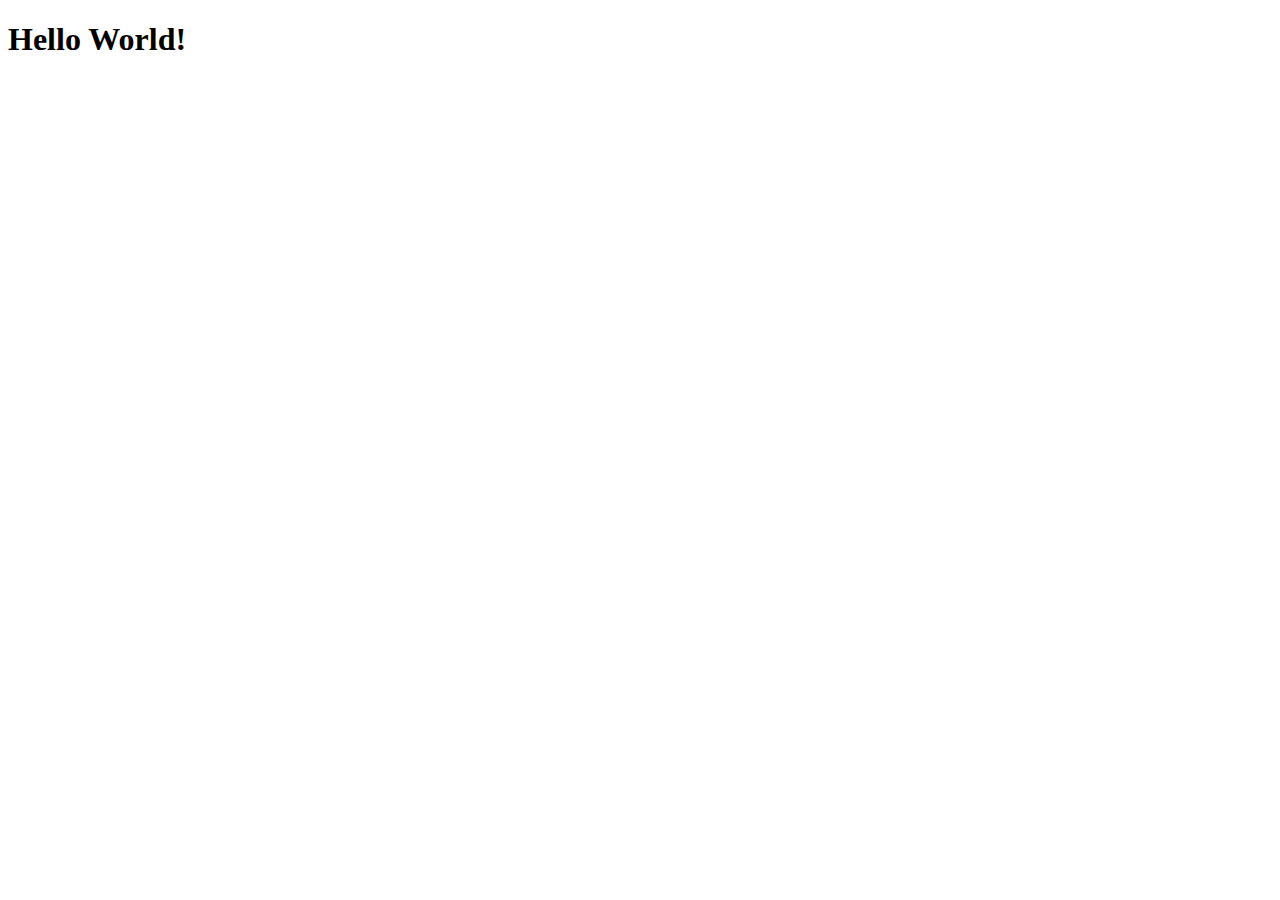
==== index.html @ e92dfa1d "Eric: Added index file" ====
<!DOCTYPE html>
<html lang="en">
  <head>
    <meta charset="utf-8">
    <meta name="viewport" content="width=device-width, initial-scale=1">

    <title>Pesongco-Flores Optical Clinic</title>
    <meta name="description" content="A simple HTML5 Template for new projects.">
    <meta name="author" content="SitePoint">
  </head>
  <body>
    <h1>Hello World!</h1>
  </body>
</html>
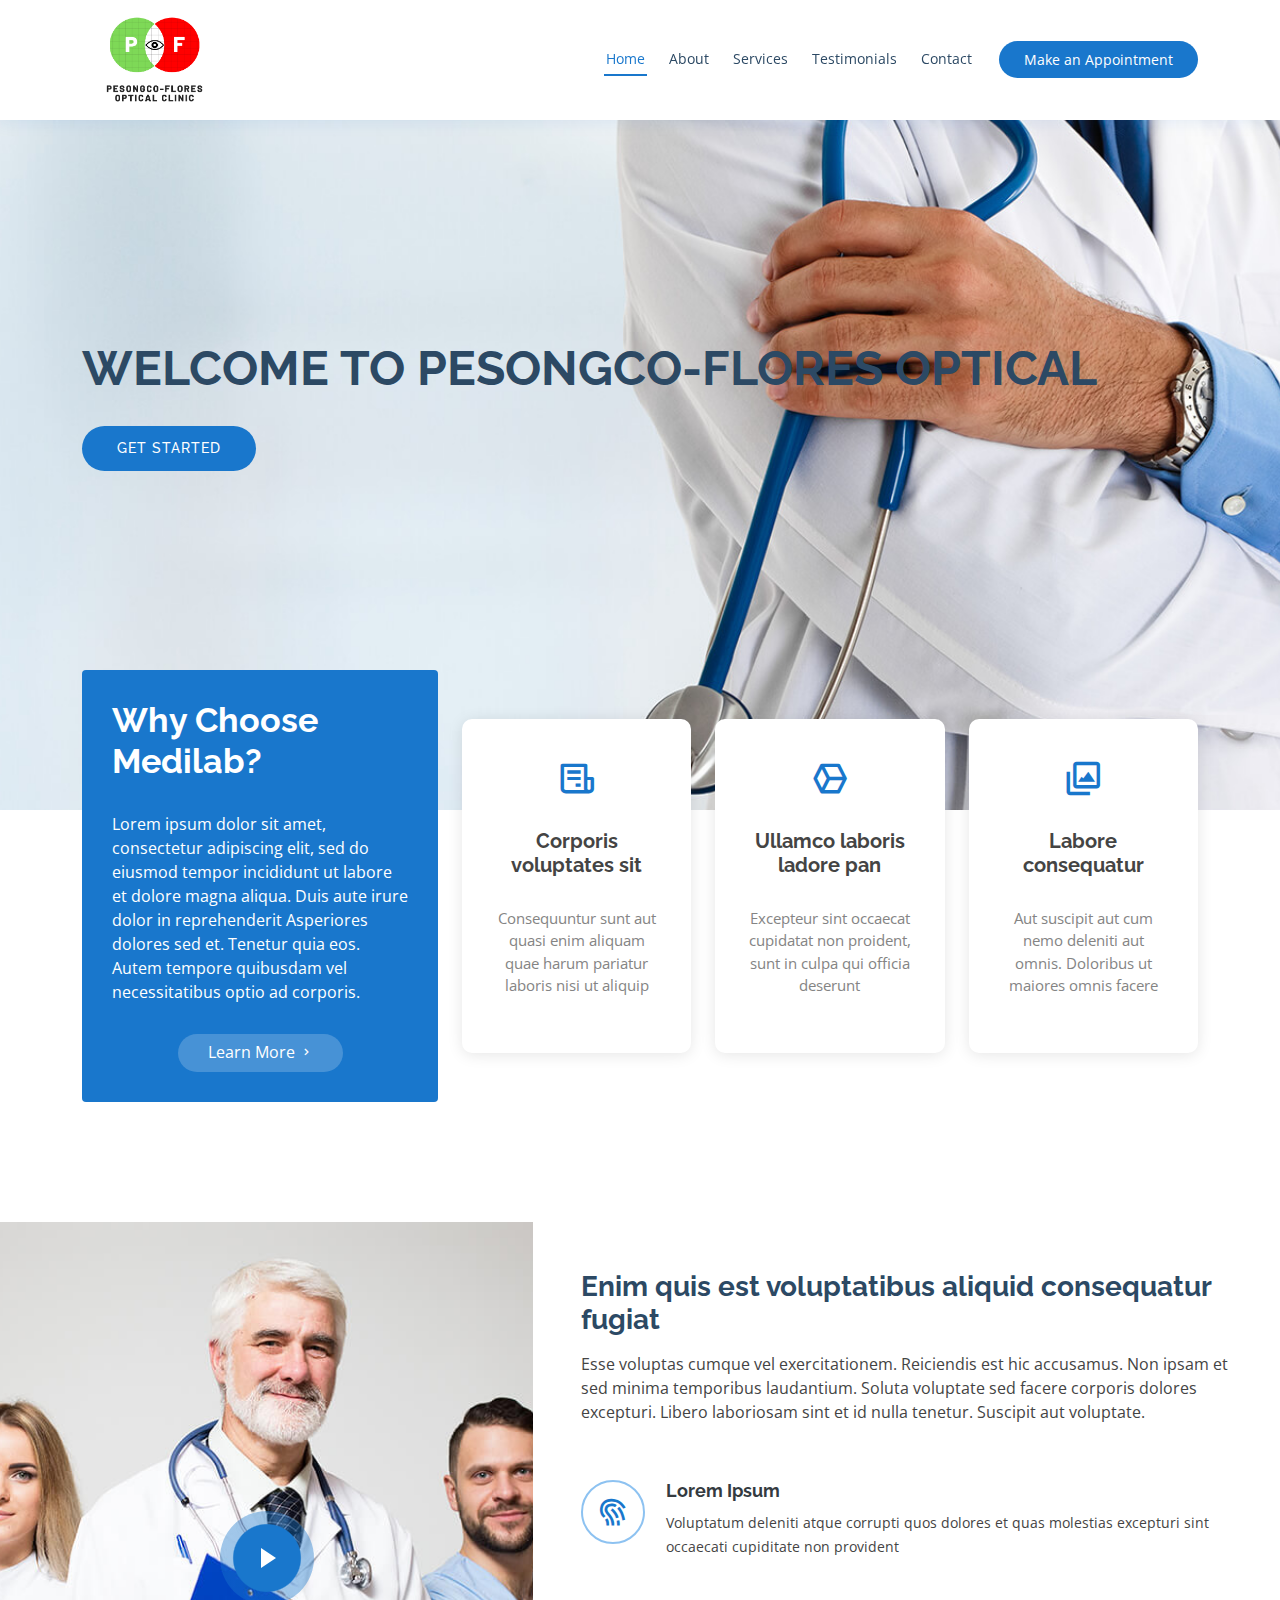
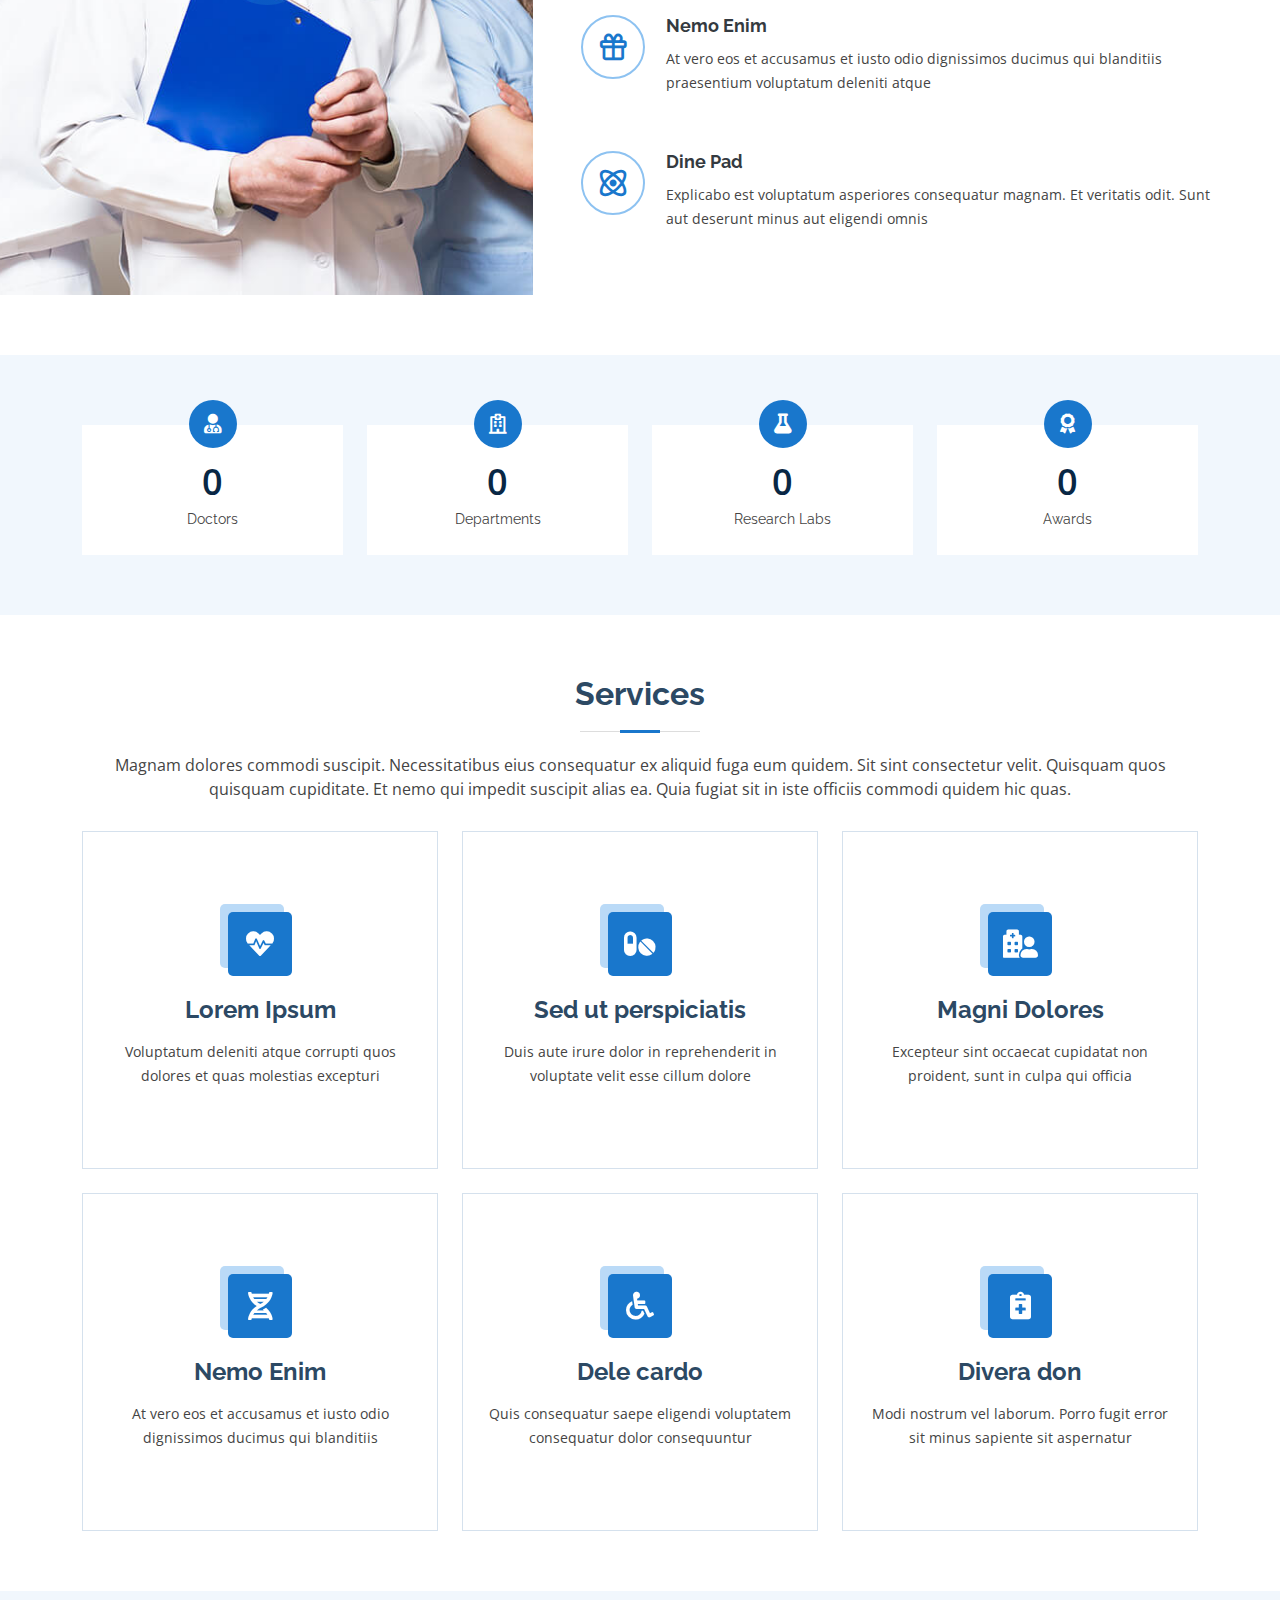
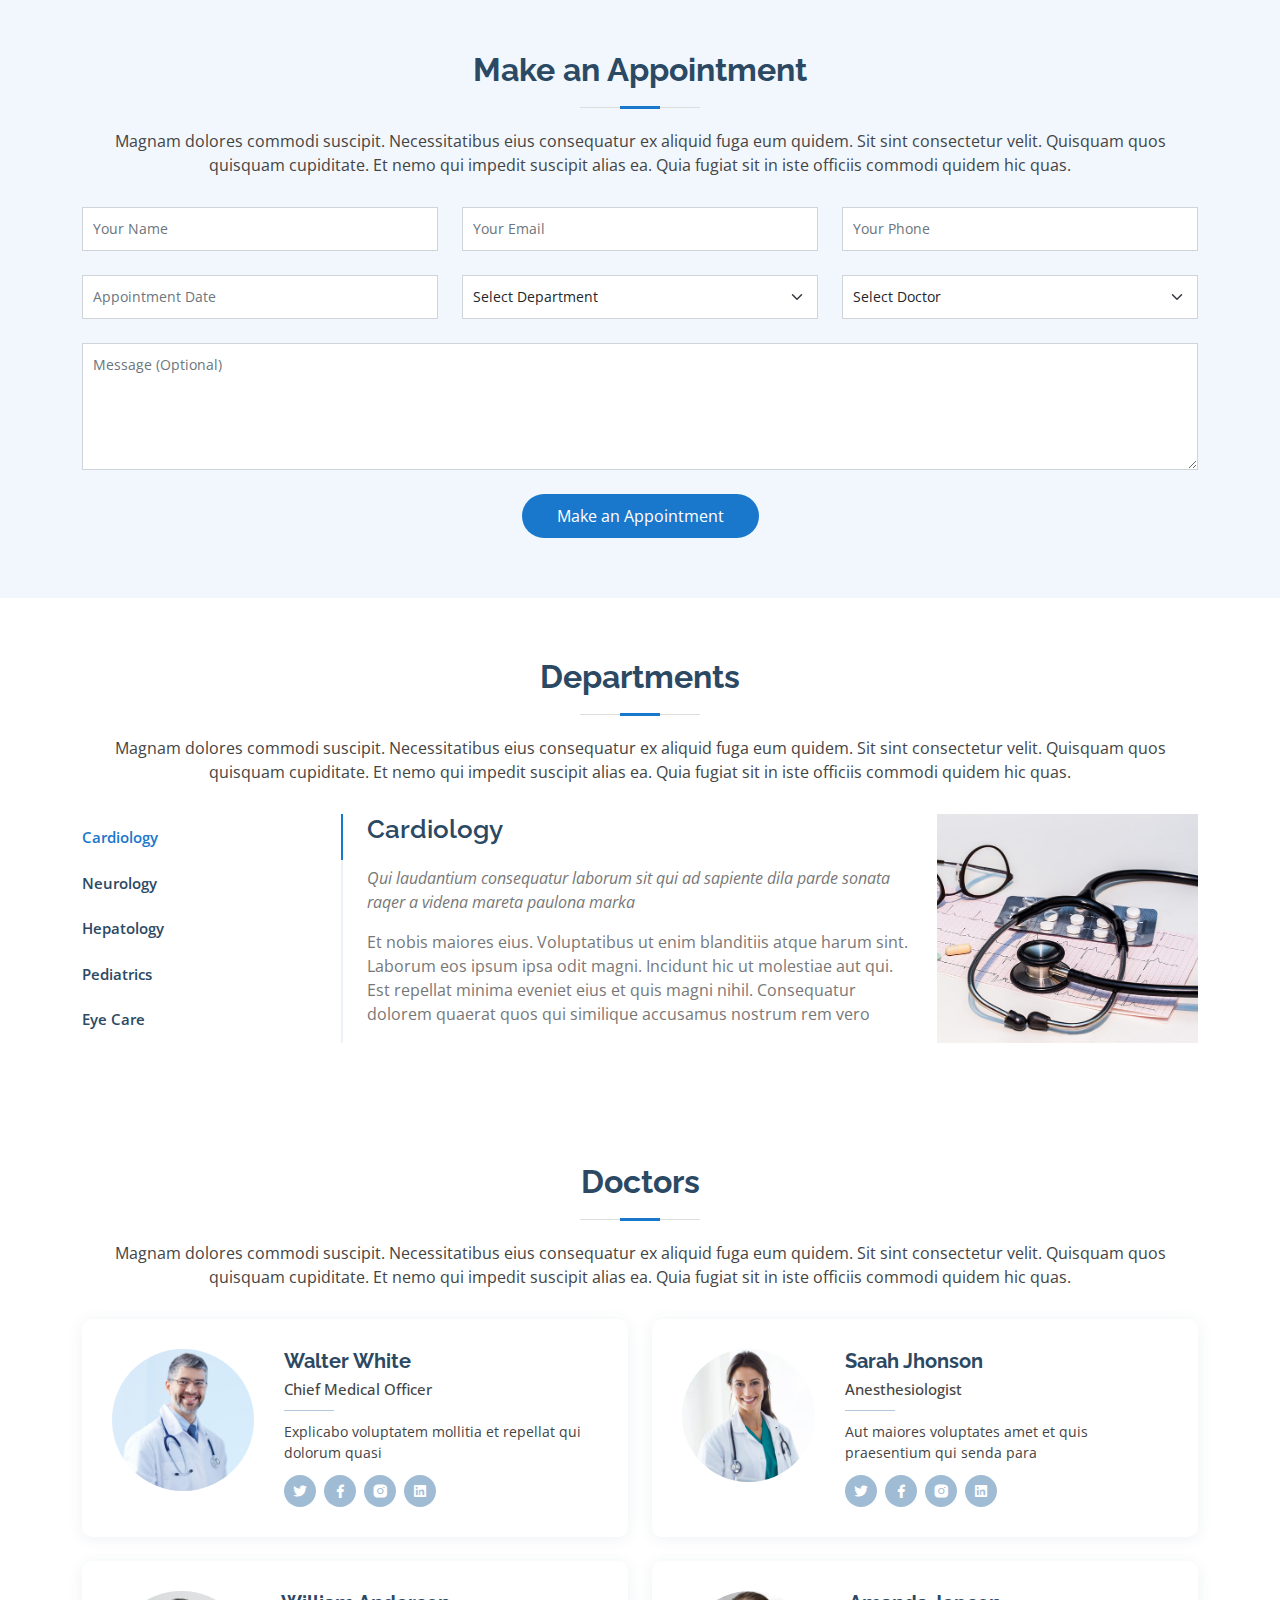
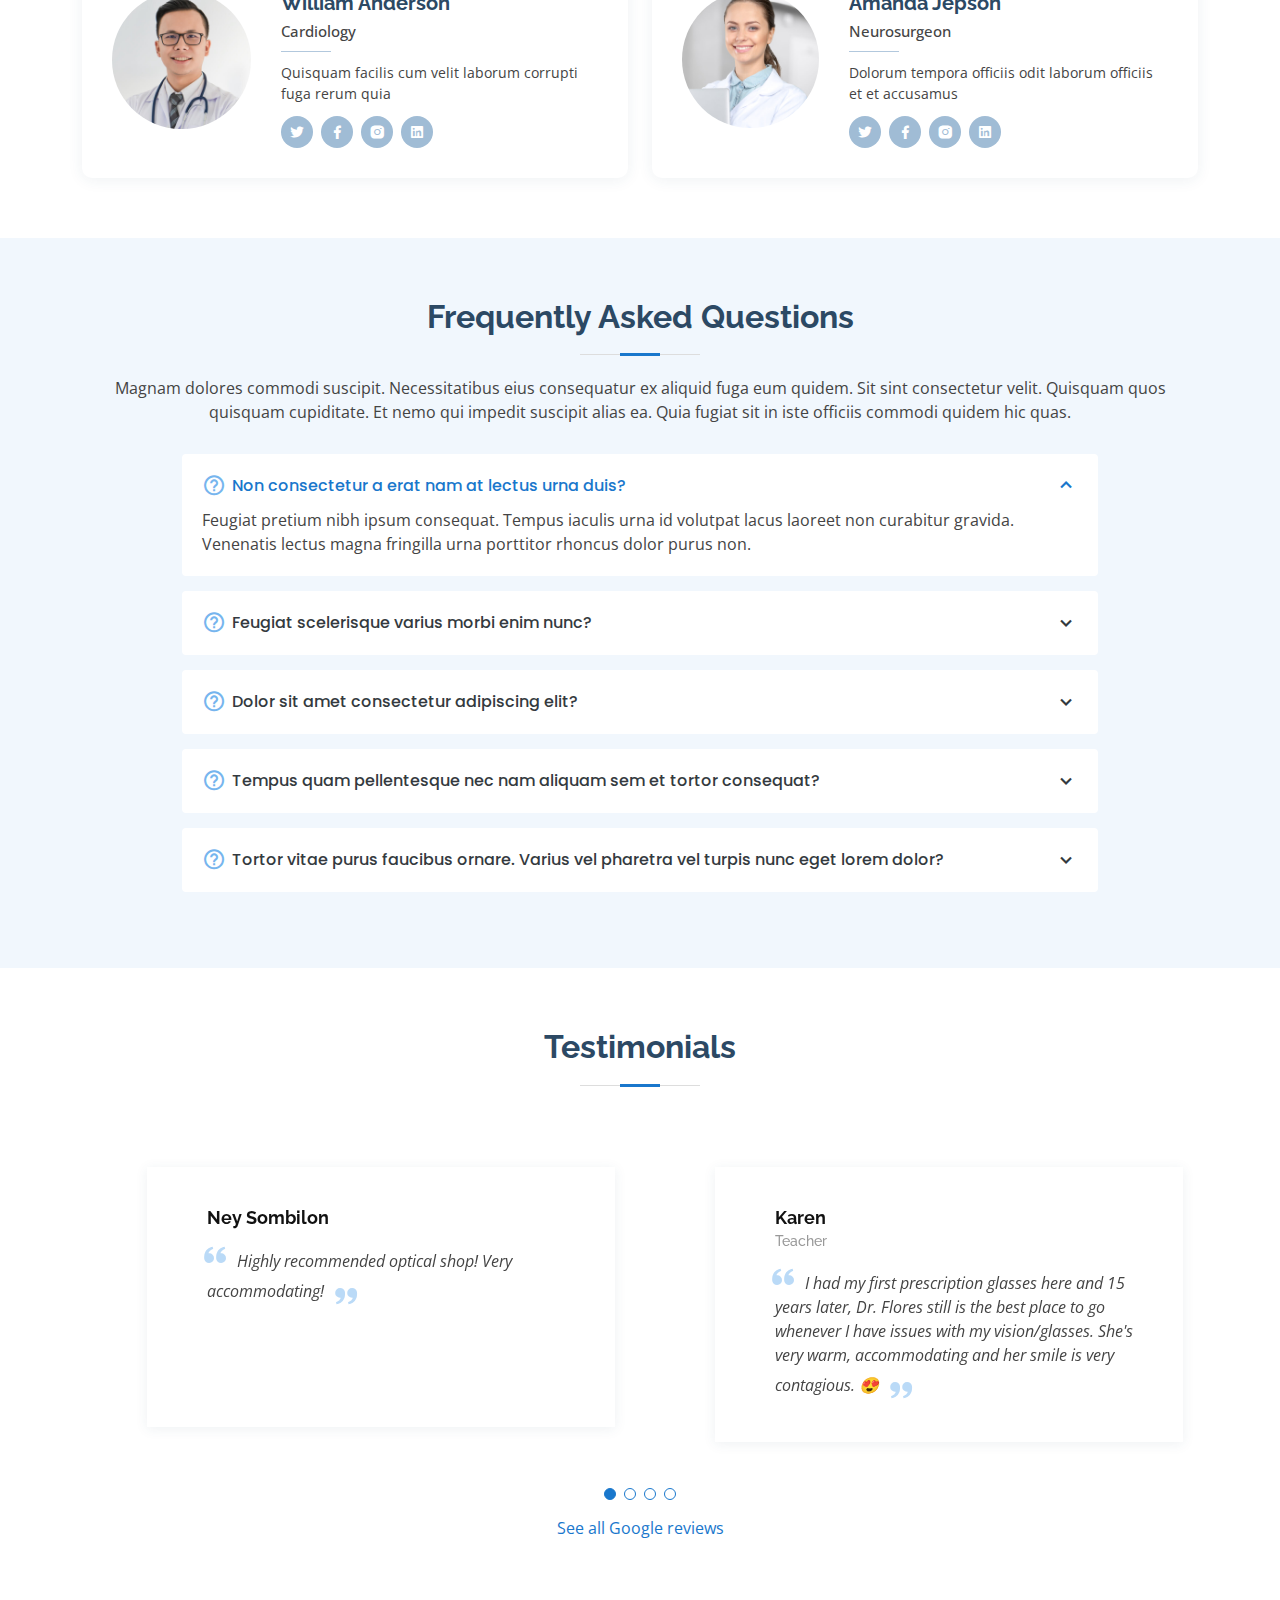
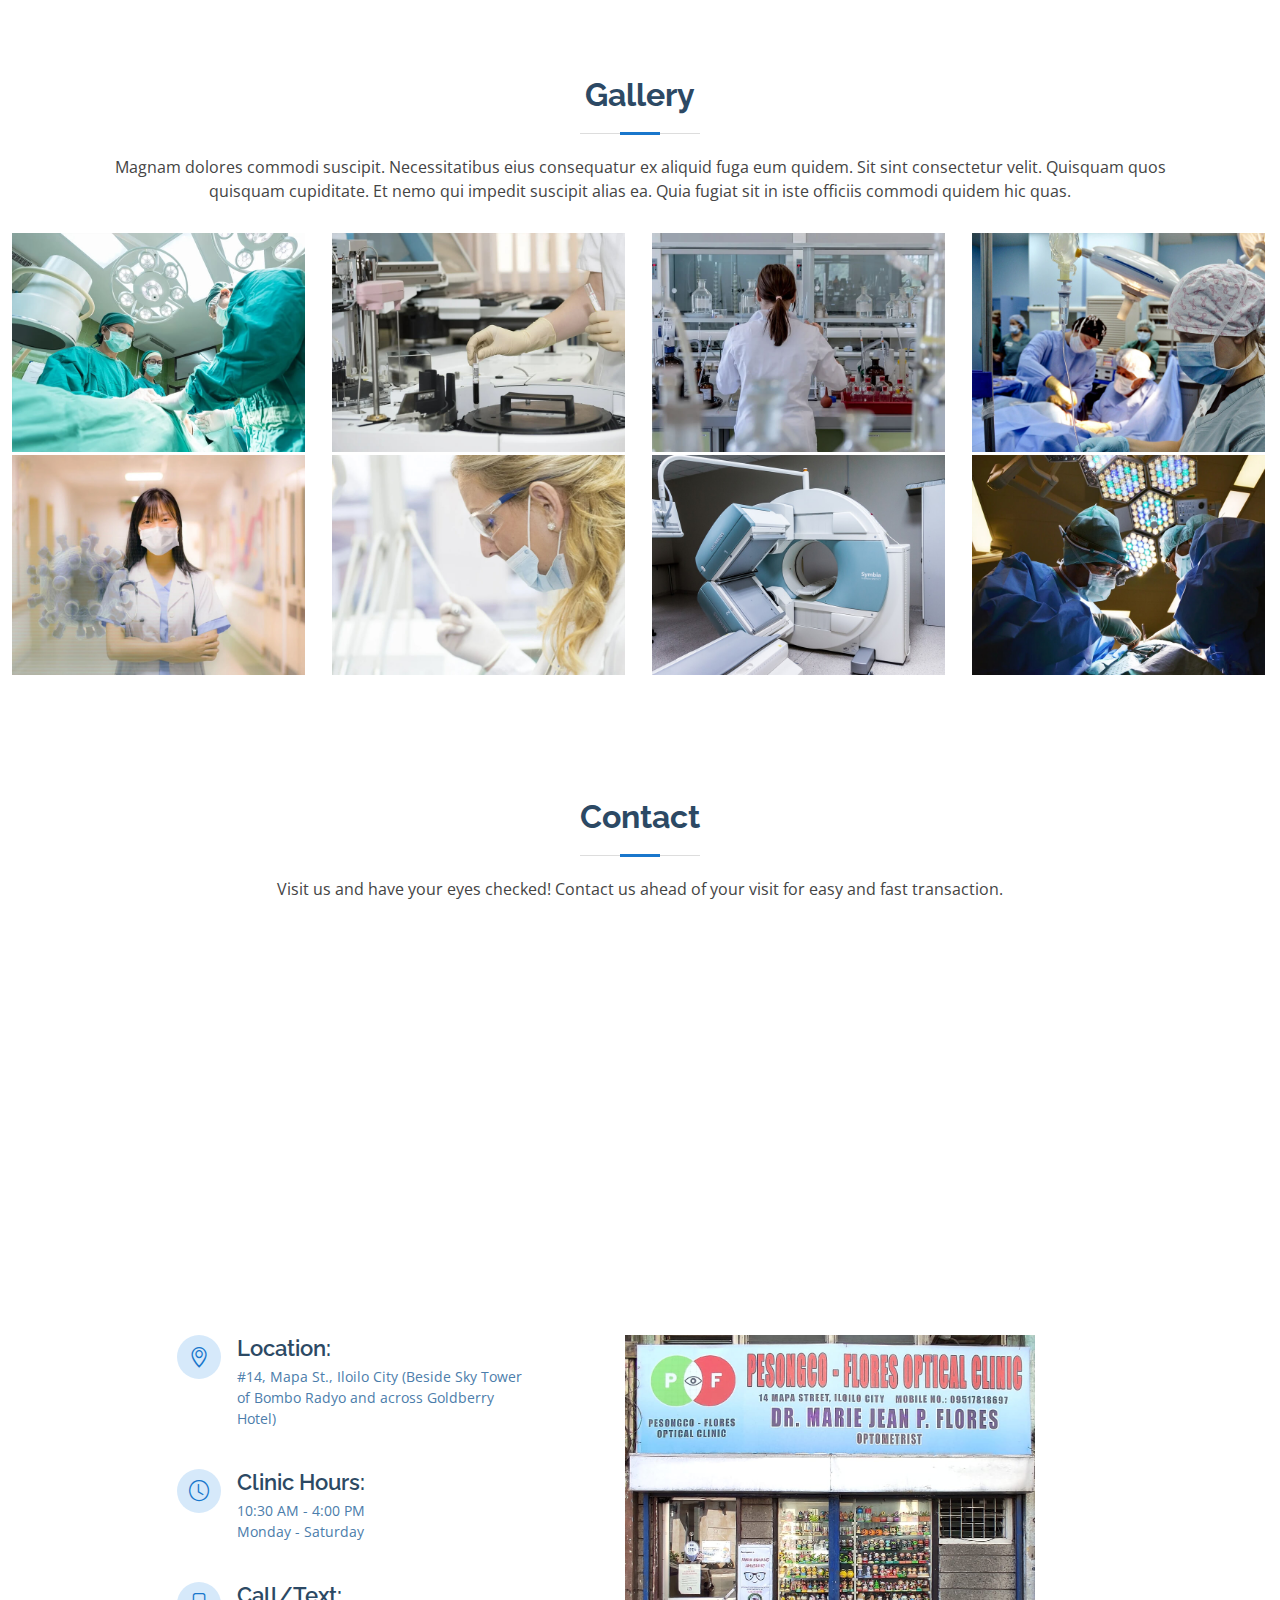
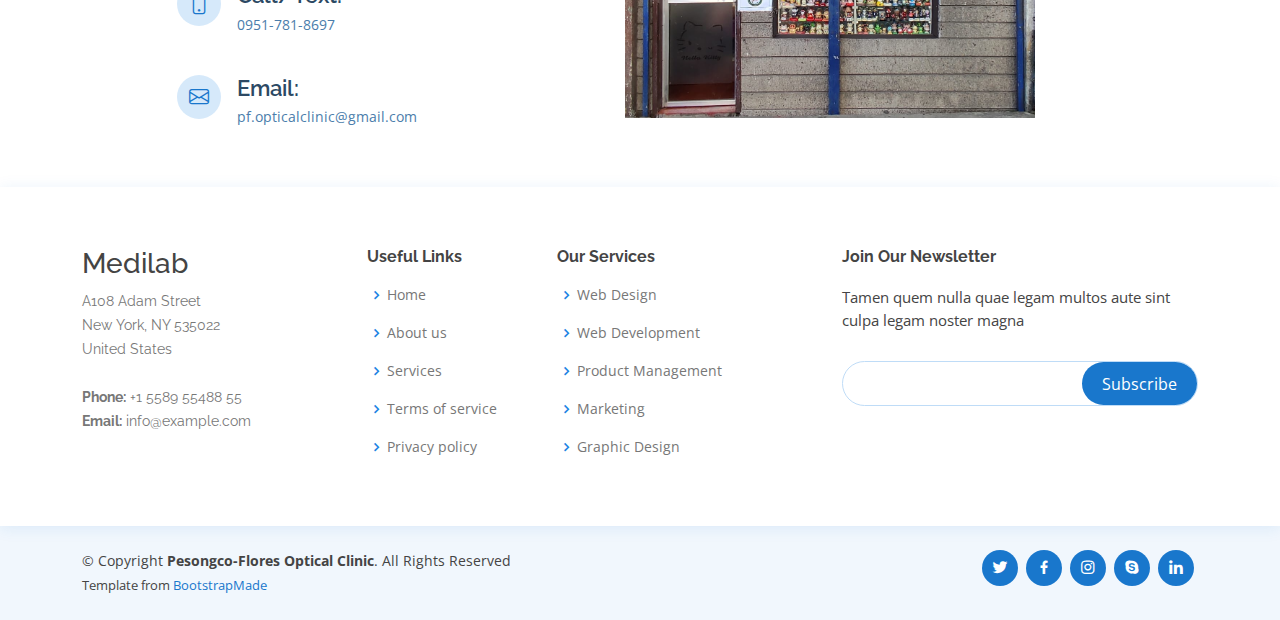
==== commit e1459da9: "Eric: Added initial template and modifications. Integrated Messenger Chat and Google Maps" ====
--- a/index.html
+++ b/index.html
@@ -1,14 +1,948 @@
 <!DOCTYPE html>
 <html lang="en">
-  <head>
-    <meta charset="utf-8">
-    <meta name="viewport" content="width=device-width, initial-scale=1">
-
-    <title>Pesongco-Flores Optical Clinic</title>
-    <meta name="description" content="A simple HTML5 Template for new projects.">
-    <meta name="author" content="SitePoint">
-  </head>
-  <body>
-    <h1>Hello World!</h1>
-  </body>
+
+<head>
+  <meta charset="utf-8">
+  <meta content="width=device-width, initial-scale=1.0" name="viewport">
+
+  <title>Pesongco-Flores Optical Clinic</title>
+  <meta content="" name="description">
+  <meta content="Optical, Optical Clinic, Optometrist" name="keywords">
+
+  <!-- Favicons -->
+  <link rel="icon" type="image/png" sizes="32x32" href="assets/img/favicon-32x32.png">
+  <link rel="icon" type="image/png" sizes="16x16" href="assets/img/favicon-16x16.png">
+  <link href="assets/img/pesongco-flores-touch-icon.png.png" rel="apple-touch-icon">
+
+  <!-- Google Fonts -->
+  <link href="https://fonts.googleapis.com/css?family=Open+Sans:300,300i,400,400i,600,600i,700,700i|Raleway:300,300i,400,400i,500,500i,600,600i,700,700i|Poppins:300,300i,400,400i,500,500i,600,600i,700,700i" rel="stylesheet">
+
+  <!-- Vendor CSS Files -->
+  <link href="assets/vendor/animate.css/animate.min.css" rel="stylesheet">
+  <link href="assets/vendor/bootstrap/css/bootstrap.min.css" rel="stylesheet">
+  <link href="assets/vendor/bootstrap-icons/bootstrap-icons.css" rel="stylesheet">
+  <link href="assets/vendor/boxicons/css/boxicons.min.css" rel="stylesheet">
+  <link href="assets/vendor/fontawesome-free/css/all.min.css" rel="stylesheet">
+  <link href="assets/vendor/glightbox/css/glightbox.min.css" rel="stylesheet">
+  <link href="assets/vendor/remixicon/remixicon.css" rel="stylesheet">
+  <link href="assets/vendor/swiper/swiper-bundle.min.css" rel="stylesheet">
+
+  <!-- Template Main CSS File -->
+  <link href="assets/css/style.css" rel="stylesheet">
+
+  <!-- =======================================================
+  * Template Name: Medilab - v4.3.0
+  * Template URL: https://bootstrapmade.com/medilab-free-medical-bootstrap-theme/
+  * Author: BootstrapMade.com
+  * License: https://bootstrapmade.com/license/
+  ======================================================== -->
+</head>
+
+<body>
+  <!-- ======= Header ======= -->
+  <header id="header" class="fixed-top">
+    <div class="container d-flex align-items-center">
+
+      <!-- <h1 class="logo me-auto"><a href="index.html">Medilab</a></h1> -->
+
+
+
+      <!-- Uncomment below if you prefer to use an image logo -->
+      <a href="/" class="logo me-auto"><img src="assets/img/Pesongco-Flores-Full-Logo.png" alt="Pesongco Flores Full Logo" class="img-fluid"></a>
+
+      <nav id="navbar" class="navbar order-last order-lg-0">
+        <ul>
+          <li><a class="nav-link scrollto active" href="#hero">Home</a></li>
+          <li><a class="nav-link scrollto" href="#about">About</a></li>
+          <li><a class="nav-link scrollto" href="#services">Services</a></li>
+          <li><a class="nav-link scrollto" href="#testimonials">Testimonials</a></li>
+          <!-- <li><a class="nav-link scrollto" href="#departments">Departments</a></li>
+          <li><a class="nav-link scrollto" href="#doctors">Doctors</a></li>
+          <li class="dropdown"><a href="#"><span>Drop Down</span> <i class="bi bi-chevron-down"></i></a>
+            <ul>
+              <li><a href="#">Drop Down 1</a></li>
+              <li class="dropdown"><a href="#"><span>Deep Drop Down</span> <i class="bi bi-chevron-right"></i></a>
+                <ul>
+                  <li><a href="#">Deep Drop Down 1</a></li>
+                  <li><a href="#">Deep Drop Down 2</a></li>
+                  <li><a href="#">Deep Drop Down 3</a></li>
+                  <li><a href="#">Deep Drop Down 4</a></li>
+                  <li><a href="#">Deep Drop Down 5</a></li>
+                </ul>
+              </li>
+              <li><a href="#">Drop Down 2</a></li>
+              <li><a href="#">Drop Down 3</a></li>
+              <li><a href="#">Drop Down 4</a></li>
+            </ul>
+          </li> -->
+          <li><a class="nav-link scrollto" href="#contact">Contact</a></li>
+        </ul>
+        <i class="bi bi-list mobile-nav-toggle"></i>
+      </nav><!-- .navbar -->
+
+      <a href="#appointment" class="appointment-btn scrollto"><span class="d-none d-md-inline">Make an</span> Appointment</a>
+
+    </div>
+  </header><!-- End Header -->
+
+  <!-- ======= Hero Section ======= -->
+  <section id="hero" class="d-flex align-items-center">
+    <div class="container">
+      <h1>Welcome to Pesongco-Flores Optical</h1>
+      <a href="#about" class="btn-get-started scrollto">Get Started</a>
+    </div>
+  </section><!-- End Hero -->
+
+  <main id="main">
+
+    <!-- ======= Why Us Section ======= -->
+    <section id="why-us" class="why-us">
+      <div class="container">
+
+        <div class="row">
+          <div class="col-lg-4 d-flex align-items-stretch">
+            <div class="content">
+              <h3>Why Choose Medilab?</h3>
+              <p>
+                Lorem ipsum dolor sit amet, consectetur adipiscing elit, sed do eiusmod tempor incididunt ut labore et dolore magna aliqua. Duis aute irure dolor in reprehenderit
+                Asperiores dolores sed et. Tenetur quia eos. Autem tempore quibusdam vel necessitatibus optio ad corporis.
+              </p>
+              <div class="text-center">
+                <a href="#" class="more-btn">Learn More <i class="bx bx-chevron-right"></i></a>
+              </div>
+            </div>
+          </div>
+          <div class="col-lg-8 d-flex align-items-stretch">
+            <div class="icon-boxes d-flex flex-column justify-content-center">
+              <div class="row">
+                <div class="col-xl-4 d-flex align-items-stretch">
+                  <div class="icon-box mt-4 mt-xl-0">
+                    <i class="bx bx-receipt"></i>
+                    <h4>Corporis voluptates sit</h4>
+                    <p>Consequuntur sunt aut quasi enim aliquam quae harum pariatur laboris nisi ut aliquip</p>
+                  </div>
+                </div>
+                <div class="col-xl-4 d-flex align-items-stretch">
+                  <div class="icon-box mt-4 mt-xl-0">
+                    <i class="bx bx-cube-alt"></i>
+                    <h4>Ullamco laboris ladore pan</h4>
+                    <p>Excepteur sint occaecat cupidatat non proident, sunt in culpa qui officia deserunt</p>
+                  </div>
+                </div>
+                <div class="col-xl-4 d-flex align-items-stretch">
+                  <div class="icon-box mt-4 mt-xl-0">
+                    <i class="bx bx-images"></i>
+                    <h4>Labore consequatur</h4>
+                    <p>Aut suscipit aut cum nemo deleniti aut omnis. Doloribus ut maiores omnis facere</p>
+                  </div>
+                </div>
+              </div>
+            </div><!-- End .content-->
+          </div>
+        </div>
+
+      </div>
+    </section><!-- End Why Us Section -->
+
+    <!-- ======= About Section ======= -->
+    <section id="about" class="about">
+      <div class="container-fluid">
+
+        <div class="row">
+          <div class="col-xl-5 col-lg-6 video-box d-flex justify-content-center align-items-stretch position-relative">
+            <a href="https://www.youtube.com/watch?v=jDDaplaOz7Q" class="glightbox play-btn mb-4"></a>
+          </div>
+
+          <div class="col-xl-7 col-lg-6 icon-boxes d-flex flex-column align-items-stretch justify-content-center py-5 px-lg-5">
+            <h3>Enim quis est voluptatibus aliquid consequatur fugiat</h3>
+            <p>Esse voluptas cumque vel exercitationem. Reiciendis est hic accusamus. Non ipsam et sed minima temporibus laudantium. Soluta voluptate sed facere corporis dolores excepturi. Libero laboriosam sint et id nulla tenetur. Suscipit aut voluptate.</p>
+
+            <div class="icon-box">
+              <div class="icon"><i class="bx bx-fingerprint"></i></div>
+              <h4 class="title"><a href="">Lorem Ipsum</a></h4>
+              <p class="description">Voluptatum deleniti atque corrupti quos dolores et quas molestias excepturi sint occaecati cupiditate non provident</p>
+            </div>
+
+            <div class="icon-box">
+              <div class="icon"><i class="bx bx-gift"></i></div>
+              <h4 class="title"><a href="">Nemo Enim</a></h4>
+              <p class="description">At vero eos et accusamus et iusto odio dignissimos ducimus qui blanditiis praesentium voluptatum deleniti atque</p>
+            </div>
+
+            <div class="icon-box">
+              <div class="icon"><i class="bx bx-atom"></i></div>
+              <h4 class="title"><a href="">Dine Pad</a></h4>
+              <p class="description">Explicabo est voluptatum asperiores consequatur magnam. Et veritatis odit. Sunt aut deserunt minus aut eligendi omnis</p>
+            </div>
+
+          </div>
+        </div>
+
+      </div>
+    </section><!-- End About Section -->
+
+    <!-- ======= Counts Section ======= -->
+    <section id="counts" class="counts">
+      <div class="container">
+
+        <div class="row">
+
+          <div class="col-lg-3 col-md-6">
+            <div class="count-box">
+              <i class="fas fa-user-md"></i>
+              <span data-purecounter-start="0" data-purecounter-end="85" data-purecounter-duration="1" class="purecounter"></span>
+              <p>Doctors</p>
+            </div>
+          </div>
+
+          <div class="col-lg-3 col-md-6 mt-5 mt-md-0">
+            <div class="count-box">
+              <i class="far fa-hospital"></i>
+              <span data-purecounter-start="0" data-purecounter-end="18" data-purecounter-duration="1" class="purecounter"></span>
+              <p>Departments</p>
+            </div>
+          </div>
+
+          <div class="col-lg-3 col-md-6 mt-5 mt-lg-0">
+            <div class="count-box">
+              <i class="fas fa-flask"></i>
+              <span data-purecounter-start="0" data-purecounter-end="12" data-purecounter-duration="1" class="purecounter"></span>
+              <p>Research Labs</p>
+            </div>
+          </div>
+
+          <div class="col-lg-3 col-md-6 mt-5 mt-lg-0">
+            <div class="count-box">
+              <i class="fas fa-award"></i>
+              <span data-purecounter-start="0" data-purecounter-end="150" data-purecounter-duration="1" class="purecounter"></span>
+              <p>Awards</p>
+            </div>
+          </div>
+
+        </div>
+
+      </div>
+    </section><!-- End Counts Section -->
+
+    <!-- ======= Services Section ======= -->
+    <section id="services" class="services">
+      <div class="container">
+
+        <div class="section-title">
+          <h2>Services</h2>
+          <p>Magnam dolores commodi suscipit. Necessitatibus eius consequatur ex aliquid fuga eum quidem. Sit sint consectetur velit. Quisquam quos quisquam cupiditate. Et nemo qui impedit suscipit alias ea. Quia fugiat sit in iste officiis commodi quidem hic quas.</p>
+        </div>
+
+        <div class="row">
+          <div class="col-lg-4 col-md-6 d-flex align-items-stretch">
+            <div class="icon-box">
+              <div class="icon"><i class="fas fa-heartbeat"></i></div>
+              <h4><a href="">Lorem Ipsum</a></h4>
+              <p>Voluptatum deleniti atque corrupti quos dolores et quas molestias excepturi</p>
+            </div>
+          </div>
+
+          <div class="col-lg-4 col-md-6 d-flex align-items-stretch mt-4 mt-md-0">
+            <div class="icon-box">
+              <div class="icon"><i class="fas fa-pills"></i></div>
+              <h4><a href="">Sed ut perspiciatis</a></h4>
+              <p>Duis aute irure dolor in reprehenderit in voluptate velit esse cillum dolore</p>
+            </div>
+          </div>
+
+          <div class="col-lg-4 col-md-6 d-flex align-items-stretch mt-4 mt-lg-0">
+            <div class="icon-box">
+              <div class="icon"><i class="fas fa-hospital-user"></i></div>
+              <h4><a href="">Magni Dolores</a></h4>
+              <p>Excepteur sint occaecat cupidatat non proident, sunt in culpa qui officia</p>
+            </div>
+          </div>
+
+          <div class="col-lg-4 col-md-6 d-flex align-items-stretch mt-4">
+            <div class="icon-box">
+              <div class="icon"><i class="fas fa-dna"></i></div>
+              <h4><a href="">Nemo Enim</a></h4>
+              <p>At vero eos et accusamus et iusto odio dignissimos ducimus qui blanditiis</p>
+            </div>
+          </div>
+
+          <div class="col-lg-4 col-md-6 d-flex align-items-stretch mt-4">
+            <div class="icon-box">
+              <div class="icon"><i class="fas fa-wheelchair"></i></div>
+              <h4><a href="">Dele cardo</a></h4>
+              <p>Quis consequatur saepe eligendi voluptatem consequatur dolor consequuntur</p>
+            </div>
+          </div>
+
+          <div class="col-lg-4 col-md-6 d-flex align-items-stretch mt-4">
+            <div class="icon-box">
+              <div class="icon"><i class="fas fa-notes-medical"></i></div>
+              <h4><a href="">Divera don</a></h4>
+              <p>Modi nostrum vel laborum. Porro fugit error sit minus sapiente sit aspernatur</p>
+            </div>
+          </div>
+
+        </div>
+
+      </div>
+    </section><!-- End Services Section -->
+
+    <!-- ======= Appointment Section ======= -->
+    <section id="appointment" class="appointment section-bg">
+      <div class="container">
+
+        <div class="section-title">
+          <h2>Make an Appointment</h2>
+          <p>Magnam dolores commodi suscipit. Necessitatibus eius consequatur ex aliquid fuga eum quidem. Sit sint consectetur velit. Quisquam quos quisquam cupiditate. Et nemo qui impedit suscipit alias ea. Quia fugiat sit in iste officiis commodi quidem hic quas.</p>
+        </div>
+
+        <form action="forms/appointment.php" method="post" role="form" class="php-email-form">
+          <div class="row">
+            <div class="col-md-4 form-group">
+              <input type="text" name="name" class="form-control" id="name" placeholder="Your Name" data-rule="minlen:4" data-msg="Please enter at least 4 chars">
+              <div class="validate"></div>
+            </div>
+            <div class="col-md-4 form-group mt-3 mt-md-0">
+              <input type="email" class="form-control" name="email" id="email" placeholder="Your Email" data-rule="email" data-msg="Please enter a valid email">
+              <div class="validate"></div>
+            </div>
+            <div class="col-md-4 form-group mt-3 mt-md-0">
+              <input type="tel" class="form-control" name="phone" id="phone" placeholder="Your Phone" data-rule="minlen:4" data-msg="Please enter at least 4 chars">
+              <div class="validate"></div>
+            </div>
+          </div>
+          <div class="row">
+            <div class="col-md-4 form-group mt-3">
+              <input type="datetime" name="date" class="form-control datepicker" id="date" placeholder="Appointment Date" data-rule="minlen:4" data-msg="Please enter at least 4 chars">
+              <div class="validate"></div>
+            </div>
+            <div class="col-md-4 form-group mt-3">
+              <select name="department" id="department" class="form-select">
+                <option value="">Select Department</option>
+                <option value="Department 1">Department 1</option>
+                <option value="Department 2">Department 2</option>
+                <option value="Department 3">Department 3</option>
+              </select>
+              <div class="validate"></div>
+            </div>
+            <div class="col-md-4 form-group mt-3">
+              <select name="doctor" id="doctor" class="form-select">
+                <option value="">Select Doctor</option>
+                <option value="Doctor 1">Doctor 1</option>
+                <option value="Doctor 2">Doctor 2</option>
+                <option value="Doctor 3">Doctor 3</option>
+              </select>
+              <div class="validate"></div>
+            </div>
+          </div>
+
+          <div class="form-group mt-3">
+            <textarea class="form-control" name="message" rows="5" placeholder="Message (Optional)"></textarea>
+            <div class="validate"></div>
+          </div>
+          <div class="mb-3">
+            <div class="loading">Loading</div>
+            <div class="error-message"></div>
+            <div class="sent-message">Your appointment request has been sent successfully. Thank you!</div>
+          </div>
+          <div class="text-center"><button type="submit">Make an Appointment</button></div>
+        </form>
+
+      </div>
+    </section><!-- End Appointment Section -->
+
+    <!-- ======= Departments Section ======= -->
+    <section id="departments" class="departments">
+      <div class="container">
+
+        <div class="section-title">
+          <h2>Departments</h2>
+          <p>Magnam dolores commodi suscipit. Necessitatibus eius consequatur ex aliquid fuga eum quidem. Sit sint consectetur velit. Quisquam quos quisquam cupiditate. Et nemo qui impedit suscipit alias ea. Quia fugiat sit in iste officiis commodi quidem hic quas.</p>
+        </div>
+
+        <div class="row">
+          <div class="col-lg-3">
+            <ul class="nav nav-tabs flex-column">
+              <li class="nav-item">
+                <a class="nav-link active show" data-bs-toggle="tab" href="#tab-1">Cardiology</a>
+              </li>
+              <li class="nav-item">
+                <a class="nav-link" data-bs-toggle="tab" href="#tab-2">Neurology</a>
+              </li>
+              <li class="nav-item">
+                <a class="nav-link" data-bs-toggle="tab" href="#tab-3">Hepatology</a>
+              </li>
+              <li class="nav-item">
+                <a class="nav-link" data-bs-toggle="tab" href="#tab-4">Pediatrics</a>
+              </li>
+              <li class="nav-item">
+                <a class="nav-link" data-bs-toggle="tab" href="#tab-5">Eye Care</a>
+              </li>
+            </ul>
+          </div>
+          <div class="col-lg-9 mt-4 mt-lg-0">
+            <div class="tab-content">
+              <div class="tab-pane active show" id="tab-1">
+                <div class="row">
+                  <div class="col-lg-8 details order-2 order-lg-1">
+                    <h3>Cardiology</h3>
+                    <p class="fst-italic">Qui laudantium consequatur laborum sit qui ad sapiente dila parde sonata raqer a videna mareta paulona marka</p>
+                    <p>Et nobis maiores eius. Voluptatibus ut enim blanditiis atque harum sint. Laborum eos ipsum ipsa odit magni. Incidunt hic ut molestiae aut qui. Est repellat minima eveniet eius et quis magni nihil. Consequatur dolorem quaerat quos qui similique accusamus nostrum rem vero</p>
+                  </div>
+                  <div class="col-lg-4 text-center order-1 order-lg-2">
+                    <img src="assets/img/departments-1.jpg" alt="" class="img-fluid">
+                  </div>
+                </div>
+              </div>
+              <div class="tab-pane" id="tab-2">
+                <div class="row">
+                  <div class="col-lg-8 details order-2 order-lg-1">
+                    <h3>Et blanditiis nemo veritatis excepturi</h3>
+                    <p class="fst-italic">Qui laudantium consequatur laborum sit qui ad sapiente dila parde sonata raqer a videna mareta paulona marka</p>
+                    <p>Ea ipsum voluptatem consequatur quis est. Illum error ullam omnis quia et reiciendis sunt sunt est. Non aliquid repellendus itaque accusamus eius et velit ipsa voluptates. Optio nesciunt eaque beatae accusamus lerode pakto madirna desera vafle de nideran pal</p>
+                  </div>
+                  <div class="col-lg-4 text-center order-1 order-lg-2">
+                    <img src="assets/img/departments-2.jpg" alt="" class="img-fluid">
+                  </div>
+                </div>
+              </div>
+              <div class="tab-pane" id="tab-3">
+                <div class="row">
+                  <div class="col-lg-8 details order-2 order-lg-1">
+                    <h3>Impedit facilis occaecati odio neque aperiam sit</h3>
+                    <p class="fst-italic">Eos voluptatibus quo. Odio similique illum id quidem non enim fuga. Qui natus non sunt dicta dolor et. In asperiores velit quaerat perferendis aut</p>
+                    <p>Iure officiis odit rerum. Harum sequi eum illum corrupti culpa veritatis quisquam. Neque necessitatibus illo rerum eum ut. Commodi ipsam minima molestiae sed laboriosam a iste odio. Earum odit nesciunt fugiat sit ullam. Soluta et harum voluptatem optio quae</p>
+                  </div>
+                  <div class="col-lg-4 text-center order-1 order-lg-2">
+                    <img src="assets/img/departments-3.jpg" alt="" class="img-fluid">
+                  </div>
+                </div>
+              </div>
+              <div class="tab-pane" id="tab-4">
+                <div class="row">
+                  <div class="col-lg-8 details order-2 order-lg-1">
+                    <h3>Fuga dolores inventore laboriosam ut est accusamus laboriosam dolore</h3>
+                    <p class="fst-italic">Totam aperiam accusamus. Repellat consequuntur iure voluptas iure porro quis delectus</p>
+                    <p>Eaque consequuntur consequuntur libero expedita in voluptas. Nostrum ipsam necessitatibus aliquam fugiat debitis quis velit. Eum ex maxime error in consequatur corporis atque. Eligendi asperiores sed qui veritatis aperiam quia a laborum inventore</p>
+                  </div>
+                  <div class="col-lg-4 text-center order-1 order-lg-2">
+                    <img src="assets/img/departments-4.jpg" alt="" class="img-fluid">
+                  </div>
+                </div>
+              </div>
+              <div class="tab-pane" id="tab-5">
+                <div class="row">
+                  <div class="col-lg-8 details order-2 order-lg-1">
+                    <h3>Est eveniet ipsam sindera pad rone matrelat sando reda</h3>
+                    <p class="fst-italic">Omnis blanditiis saepe eos autem qui sunt debitis porro quia.</p>
+                    <p>Exercitationem nostrum omnis. Ut reiciendis repudiandae minus. Omnis recusandae ut non quam ut quod eius qui. Ipsum quia odit vero atque qui quibusdam amet. Occaecati sed est sint aut vitae molestiae voluptate vel</p>
+                  </div>
+                  <div class="col-lg-4 text-center order-1 order-lg-2">
+                    <img src="assets/img/departments-5.jpg" alt="" class="img-fluid">
+                  </div>
+                </div>
+              </div>
+            </div>
+          </div>
+        </div>
+
+      </div>
+    </section><!-- End Departments Section -->
+
+    <!-- ======= Doctors Section ======= -->
+    <section id="doctors" class="doctors">
+      <div class="container">
+
+        <div class="section-title">
+          <h2>Doctors</h2>
+          <p>Magnam dolores commodi suscipit. Necessitatibus eius consequatur ex aliquid fuga eum quidem. Sit sint consectetur velit. Quisquam quos quisquam cupiditate. Et nemo qui impedit suscipit alias ea. Quia fugiat sit in iste officiis commodi quidem hic quas.</p>
+        </div>
+
+        <div class="row">
+
+          <div class="col-lg-6">
+            <div class="member d-flex align-items-start">
+              <div class="pic"><img src="assets/img/doctors/doctors-1.jpg" class="img-fluid" alt=""></div>
+              <div class="member-info">
+                <h4>Walter White</h4>
+                <span>Chief Medical Officer</span>
+                <p>Explicabo voluptatem mollitia et repellat qui dolorum quasi</p>
+                <div class="social">
+                  <a href=""><i class="ri-twitter-fill"></i></a>
+                  <a href=""><i class="ri-facebook-fill"></i></a>
+                  <a href=""><i class="ri-instagram-fill"></i></a>
+                  <a href=""> <i class="ri-linkedin-box-fill"></i> </a>
+                </div>
+              </div>
+            </div>
+          </div>
+
+          <div class="col-lg-6 mt-4 mt-lg-0">
+            <div class="member d-flex align-items-start">
+              <div class="pic"><img src="assets/img/doctors/doctors-2.jpg" class="img-fluid" alt=""></div>
+              <div class="member-info">
+                <h4>Sarah Jhonson</h4>
+                <span>Anesthesiologist</span>
+                <p>Aut maiores voluptates amet et quis praesentium qui senda para</p>
+                <div class="social">
+                  <a href=""><i class="ri-twitter-fill"></i></a>
+                  <a href=""><i class="ri-facebook-fill"></i></a>
+                  <a href=""><i class="ri-instagram-fill"></i></a>
+                  <a href=""> <i class="ri-linkedin-box-fill"></i> </a>
+                </div>
+              </div>
+            </div>
+          </div>
+
+          <div class="col-lg-6 mt-4">
+            <div class="member d-flex align-items-start">
+              <div class="pic"><img src="assets/img/doctors/doctors-3.jpg" class="img-fluid" alt=""></div>
+              <div class="member-info">
+                <h4>William Anderson</h4>
+                <span>Cardiology</span>
+                <p>Quisquam facilis cum velit laborum corrupti fuga rerum quia</p>
+                <div class="social">
+                  <a href=""><i class="ri-twitter-fill"></i></a>
+                  <a href=""><i class="ri-facebook-fill"></i></a>
+                  <a href=""><i class="ri-instagram-fill"></i></a>
+                  <a href=""> <i class="ri-linkedin-box-fill"></i> </a>
+                </div>
+              </div>
+            </div>
+          </div>
+
+          <div class="col-lg-6 mt-4">
+            <div class="member d-flex align-items-start">
+              <div class="pic"><img src="assets/img/doctors/doctors-4.jpg" class="img-fluid" alt=""></div>
+              <div class="member-info">
+                <h4>Amanda Jepson</h4>
+                <span>Neurosurgeon</span>
+                <p>Dolorum tempora officiis odit laborum officiis et et accusamus</p>
+                <div class="social">
+                  <a href=""><i class="ri-twitter-fill"></i></a>
+                  <a href=""><i class="ri-facebook-fill"></i></a>
+                  <a href=""><i class="ri-instagram-fill"></i></a>
+                  <a href=""> <i class="ri-linkedin-box-fill"></i> </a>
+                </div>
+              </div>
+            </div>
+          </div>
+
+        </div>
+
+      </div>
+    </section><!-- End Doctors Section -->
+
+    <!-- ======= Frequently Asked Questions Section ======= -->
+    <section id="faq" class="faq section-bg">
+      <div class="container">
+
+        <div class="section-title">
+          <h2>Frequently Asked Questions</h2>
+          <p>Magnam dolores commodi suscipit. Necessitatibus eius consequatur ex aliquid fuga eum quidem. Sit sint consectetur velit. Quisquam quos quisquam cupiditate. Et nemo qui impedit suscipit alias ea. Quia fugiat sit in iste officiis commodi quidem hic quas.</p>
+        </div>
+
+        <div class="faq-list">
+          <ul>
+            <li data-aos="fade-up">
+              <i class="bx bx-help-circle icon-help"></i> <a data-bs-toggle="collapse" class="collapse" data-bs-target="#faq-list-1">Non consectetur a erat nam at lectus urna duis? <i class="bx bx-chevron-down icon-show"></i><i class="bx bx-chevron-up icon-close"></i></a>
+              <div id="faq-list-1" class="collapse show" data-bs-parent=".faq-list">
+                <p>
+                  Feugiat pretium nibh ipsum consequat. Tempus iaculis urna id volutpat lacus laoreet non curabitur gravida. Venenatis lectus magna fringilla urna porttitor rhoncus dolor purus non.
+                </p>
+              </div>
+            </li>
+
+            <li data-aos="fade-up" data-aos-delay="100">
+              <i class="bx bx-help-circle icon-help"></i> <a data-bs-toggle="collapse" data-bs-target="#faq-list-2" class="collapsed">Feugiat scelerisque varius morbi enim nunc? <i class="bx bx-chevron-down icon-show"></i><i class="bx bx-chevron-up icon-close"></i></a>
+              <div id="faq-list-2" class="collapse" data-bs-parent=".faq-list">
+                <p>
+                  Dolor sit amet consectetur adipiscing elit pellentesque habitant morbi. Id interdum velit laoreet id donec ultrices. Fringilla phasellus faucibus scelerisque eleifend donec pretium. Est pellentesque elit ullamcorper dignissim. Mauris ultrices eros in cursus turpis massa tincidunt dui.
+                </p>
+              </div>
+            </li>
+
+            <li data-aos="fade-up" data-aos-delay="200">
+              <i class="bx bx-help-circle icon-help"></i> <a data-bs-toggle="collapse" data-bs-target="#faq-list-3" class="collapsed">Dolor sit amet consectetur adipiscing elit? <i class="bx bx-chevron-down icon-show"></i><i class="bx bx-chevron-up icon-close"></i></a>
+              <div id="faq-list-3" class="collapse" data-bs-parent=".faq-list">
+                <p>
+                  Eleifend mi in nulla posuere sollicitudin aliquam ultrices sagittis orci. Faucibus pulvinar elementum integer enim. Sem nulla pharetra diam sit amet nisl suscipit. Rutrum tellus pellentesque eu tincidunt. Lectus urna duis convallis convallis tellus. Urna molestie at elementum eu facilisis sed odio morbi quis
+                </p>
+              </div>
+            </li>
+
+            <li data-aos="fade-up" data-aos-delay="300">
+              <i class="bx bx-help-circle icon-help"></i> <a data-bs-toggle="collapse" data-bs-target="#faq-list-4" class="collapsed">Tempus quam pellentesque nec nam aliquam sem et tortor consequat? <i class="bx bx-chevron-down icon-show"></i><i class="bx bx-chevron-up icon-close"></i></a>
+              <div id="faq-list-4" class="collapse" data-bs-parent=".faq-list">
+                <p>
+                  Molestie a iaculis at erat pellentesque adipiscing commodo. Dignissim suspendisse in est ante in. Nunc vel risus commodo viverra maecenas accumsan. Sit amet nisl suscipit adipiscing bibendum est. Purus gravida quis blandit turpis cursus in.
+                </p>
+              </div>
+            </li>
+
+            <li data-aos="fade-up" data-aos-delay="400">
+              <i class="bx bx-help-circle icon-help"></i> <a data-bs-toggle="collapse" data-bs-target="#faq-list-5" class="collapsed">Tortor vitae purus faucibus ornare. Varius vel pharetra vel turpis nunc eget lorem dolor? <i class="bx bx-chevron-down icon-show"></i><i class="bx bx-chevron-up icon-close"></i></a>
+              <div id="faq-list-5" class="collapse" data-bs-parent=".faq-list">
+                <p>
+                  Laoreet sit amet cursus sit amet dictum sit amet justo. Mauris vitae ultricies leo integer malesuada nunc vel. Tincidunt eget nullam non nisi est sit amet. Turpis nunc eget lorem dolor sed. Ut venenatis tellus in metus vulputate eu scelerisque.
+                </p>
+              </div>
+            </li>
+
+          </ul>
+        </div>
+
+      </div>
+    </section><!-- End Frequently Asked Questions Section -->
+
+    <!-- ======= Testimonials Section ======= -->
+    <section id="testimonials" class="testimonials">
+      <div class="section-title">
+        <h2>Testimonials</h2>
+      </div>
+      <div class="container">
+
+        <div class="testimonials-slider swiper-container" data-aos="fade-up" data-aos-delay="100">
+          <div class="swiper-wrapper">
+
+            <div class="swiper-slide">
+              <div class="testimonial-wrap">
+                <div class="testimonial-item">
+                  <!-- <img src="assets/img/testimonials/testimonials-1.jpg" class="testimonial-img" alt=""> -->
+                  <h3>Ney Sombilon</h3>
+                  <!-- <h4>Ceo &amp; Founder</h4> -->
+                  <p>
+                    <i class="bx bxs-quote-alt-left quote-icon-left"></i>
+                    Highly recommended optical shop! Very accommodating!
+                    <i class="bx bxs-quote-alt-right quote-icon-right"></i>
+                  </p>
+                </div>
+              </div>
+            </div><!-- End testimonial item -->
+
+            <div class="swiper-slide">
+              <div class="testimonial-wrap">
+                <div class="testimonial-item">
+                  <!-- <img src="assets/img/testimonials/testimonials-2.jpg" class="testimonial-img" alt=""> -->
+                  <h3>Karen</h3>
+                  <h4>Teacher</h4>
+                  <p>
+                    <i class="bx bxs-quote-alt-left quote-icon-left"></i>
+                    I had my first prescription glasses here and 15 years later, Dr. Flores still is the best place to go whenever I have issues with my vision/glasses. She's very warm, accommodating and her smile is very contagious. 😍                    <i class="bx bxs-quote-alt-right quote-icon-right"></i>
+                  </p>
+                </div>
+              </div>
+            </div><!-- End testimonial item -->
+
+            <div class="swiper-slide">
+              <div class="testimonial-wrap">
+                <div class="testimonial-item">
+                  <!-- <img src="assets/img/testimonials/testimonials-3.jpg" class="testimonial-img" alt=""> -->
+                  <h3>Vince Joshua Perucho</h3>
+                  <p>
+                    <i class="bx bxs-quote-alt-left quote-icon-left"></i>
+                    It is super affordable and very accomodating.
+                    <i class="bx bxs-quote-alt-right quote-icon-right"></i>
+                  </p>
+                </div>
+              </div>
+            </div><!-- End testimonial item -->
+
+            <div class="swiper-slide">
+              <div class="testimonial-wrap">
+                <div class="testimonial-item">
+                  <!-- <img src="assets/img/testimonials/testimonials-4.jpg" class="testimonial-img" alt=""> -->
+                  <h3>Andrei Zablan</h3>
+                  <!-- <h4>Freelancer</h4> -->
+                  <p>
+                    <i class="bx bxs-quote-alt-left quote-icon-left"></i>
+                    Very accommodating optometrist. Doc gave such helpful advice on taking care of my eyes and exercises to minimize eye strain from my computer work.                    <i class="bx bxs-quote-alt-right quote-icon-right"></i>
+                  </p>
+                </div>
+              </div>
+            </div><!-- End testimonial item -->
+            
+          </div>
+          <div class="swiper-pagination"></div>
+          <p class="text-center" >
+            <a href="https://www.google.com/search?q=pesongco-flores+optical+clinic">
+              See all Google reviews
+            </a>
+          </p>
+        </div>
+
+      </div>
+    </section><!-- End Testimonials Section -->
+
+    <!-- ======= Gallery Section ======= -->
+    <section id="gallery" class="gallery">
+      <div class="container">
+
+        <div class="section-title">
+          <h2>Gallery</h2>
+          <p>Magnam dolores commodi suscipit. Necessitatibus eius consequatur ex aliquid fuga eum quidem. Sit sint consectetur velit. Quisquam quos quisquam cupiditate. Et nemo qui impedit suscipit alias ea. Quia fugiat sit in iste officiis commodi quidem hic quas.</p>
+        </div>
+      </div>
+
+      <div class="container-fluid">
+        <div class="row no-gutters">
+
+          <div class="col-lg-3 col-md-4">
+            <div class="gallery-item">
+              <a href="assets/img/gallery/gallery-1.jpg" class="galelry-lightbox">
+                <img src="assets/img/gallery/gallery-1.jpg" alt="" class="img-fluid">
+              </a>
+            </div>
+          </div>
+
+          <div class="col-lg-3 col-md-4">
+            <div class="gallery-item">
+              <a href="assets/img/gallery/gallery-2.jpg" class="galelry-lightbox">
+                <img src="assets/img/gallery/gallery-2.jpg" alt="" class="img-fluid">
+              </a>
+            </div>
+          </div>
+
+          <div class="col-lg-3 col-md-4">
+            <div class="gallery-item">
+              <a href="assets/img/gallery/gallery-3.jpg" class="galelry-lightbox">
+                <img src="assets/img/gallery/gallery-3.jpg" alt="" class="img-fluid">
+              </a>
+            </div>
+          </div>
+
+          <div class="col-lg-3 col-md-4">
+            <div class="gallery-item">
+              <a href="assets/img/gallery/gallery-4.jpg" class="galelry-lightbox">
+                <img src="assets/img/gallery/gallery-4.jpg" alt="" class="img-fluid">
+              </a>
+            </div>
+          </div>
+
+          <div class="col-lg-3 col-md-4">
+            <div class="gallery-item">
+              <a href="assets/img/gallery/gallery-5.jpg" class="galelry-lightbox">
+                <img src="assets/img/gallery/gallery-5.jpg" alt="" class="img-fluid">
+              </a>
+            </div>
+          </div>
+
+          <div class="col-lg-3 col-md-4">
+            <div class="gallery-item">
+              <a href="assets/img/gallery/gallery-6.jpg" class="galelry-lightbox">
+                <img src="assets/img/gallery/gallery-6.jpg" alt="" class="img-fluid">
+              </a>
+            </div>
+          </div>
+
+          <div class="col-lg-3 col-md-4">
+            <div class="gallery-item">
+              <a href="assets/img/gallery/gallery-7.jpg" class="galelry-lightbox">
+                <img src="assets/img/gallery/gallery-7.jpg" alt="" class="img-fluid">
+              </a>
+            </div>
+          </div>
+
+          <div class="col-lg-3 col-md-4">
+            <div class="gallery-item">
+              <a href="assets/img/gallery/gallery-8.jpg" class="galelry-lightbox">
+                <img src="assets/img/gallery/gallery-8.jpg" alt="" class="img-fluid">
+              </a>
+            </div>
+          </div>
+
+        </div>
+
+      </div>
+    </section><!-- End Gallery Section -->
+
+    <!-- ======= Contact Section ======= -->
+    <section id="contact" class="contact">
+      <div class="container">
+
+        <div class="section-title">
+          <h2>Contact</h2>
+          <p>Visit us and have your eyes checked! Contact us ahead of your visit for easy and fast transaction.</p>
+        </div>
+      </div>
+
+      <div>
+        <iframe style="border:0; width: 100%; height: 350px;" src="https://www.google.com/maps/embed/v1/place?q=place_id:ChIJLzYgt2TlrjMRd9PSndxlK4A&key=AIzaSyAweezNhyIQ150IR3bp20LuuFotWHfTcyM" frameborder="0" allowfullscreen></iframe>
+      </div>
+
+      <div class="container">
+        <div class="row mt-5">
+          <div class="col-lg-1"></div>
+          <div class="col-lg-4">
+            <div class="info">
+              <div class="address">
+                <i class="bi bi-geo-alt"></i>
+                <h4>Location:</h4>
+                <p>#14, Mapa St., Iloilo City (Beside Sky Tower of Bombo Radyo and across Goldberry Hotel)</p>
+              </div>
+
+              <div class="hours">
+                <i class="bi bi-clock"></i>
+                <h4>Clinic Hours:</h4>
+                <p>10:30 AM - 4:00 PM</p>
+                <p>Monday - Saturday</p>
+              </div>
+
+              <div class="phone">
+                <i class="bi bi-phone"></i>
+                <h4>Call/Text:</h4>
+                <p>0951-781-8697</p>
+              </div>
+
+              <div class="email">
+                <i class="bi bi-envelope"></i>
+                <h4>Email:</h4>
+                <p>pf.opticalclinic@gmail.com</p>
+              </div>
+
+            </div>
+
+          </div>
+
+          <div class="col-lg-6 mt-5 mt-lg-0">
+            <!-- <img src="assets/img/storefront.jpg" class="img-fluid" alt="Pesongco-Flores Optical Storefront"> -->
+            <!-- <div class="gallery-item"> -->
+              <div class="storefront-img mx-auto">
+                <a href="assets/img/storefront.jpg" class="gallery-lightbox">
+                  <img src="assets/img/storefront.jpg" alt="Pesongco-Flores Optical Storefront" class="img-fluid">
+                </a>
+            </div>
+            <!-- </div> -->
+            <!-- <form action="forms/contact.php" method="post" role="form" class="php-email-form">
+              <div class="row">
+                <div class="col-md-6 form-group">
+                  <input type="text" name="name" class="form-control" id="name" placeholder="Your Name" required>
+                </div>
+                <div class="col-md-6 form-group mt-3 mt-md-0">
+                  <input type="email" class="form-control" name="email" id="email" placeholder="Your Email" required>
+                </div>
+              </div>
+              <div class="form-group mt-3">
+                <input type="text" class="form-control" name="subject" id="subject" placeholder="Subject" required>
+              </div>
+              <div class="form-group mt-3">
+                <textarea class="form-control" name="message" rows="5" placeholder="Message" required></textarea>
+              </div>
+              <div class="my-3">
+                <div class="loading">Loading</div>
+                <div class="error-message"></div>
+                <div class="sent-message">Your message has been sent. Thank you!</div>
+              </div>
+              <div class="text-center"><button type="submit">Send Message</button></div>
+            </form> -->
+
+          </div>
+          <div class="col-lg-1"></div>
+        </div>
+
+      </div>
+    </section><!-- End Contact Section -->
+
+  </main><!-- End #main -->
+
+  <!-- ======= Footer ======= -->
+  <footer id="footer">
+
+    <div class="footer-top">
+      <div class="container">
+        <div class="row">
+
+          <div class="col-lg-3 col-md-6 footer-contact">
+            <h3>Medilab</h3>
+            <p>
+              A108 Adam Street <br>
+              New York, NY 535022<br>
+              United States <br><br>
+              <strong>Phone:</strong> +1 5589 55488 55<br>
+              <strong>Email:</strong> info@example.com<br>
+            </p>
+          </div>
+
+          <div class="col-lg-2 col-md-6 footer-links">
+            <h4>Useful Links</h4>
+            <ul>
+              <li><i class="bx bx-chevron-right"></i> <a href="#">Home</a></li>
+              <li><i class="bx bx-chevron-right"></i> <a href="#">About us</a></li>
+              <li><i class="bx bx-chevron-right"></i> <a href="#">Services</a></li>
+              <li><i class="bx bx-chevron-right"></i> <a href="#">Terms of service</a></li>
+              <li><i class="bx bx-chevron-right"></i> <a href="#">Privacy policy</a></li>
+            </ul>
+          </div>
+
+          <div class="col-lg-3 col-md-6 footer-links">
+            <h4>Our Services</h4>
+            <ul>
+              <li><i class="bx bx-chevron-right"></i> <a href="#">Web Design</a></li>
+              <li><i class="bx bx-chevron-right"></i> <a href="#">Web Development</a></li>
+              <li><i class="bx bx-chevron-right"></i> <a href="#">Product Management</a></li>
+              <li><i class="bx bx-chevron-right"></i> <a href="#">Marketing</a></li>
+              <li><i class="bx bx-chevron-right"></i> <a href="#">Graphic Design</a></li>
+            </ul>
+          </div>
+
+          <div class="col-lg-4 col-md-6 footer-newsletter">
+            <h4>Join Our Newsletter</h4>
+            <p>Tamen quem nulla quae legam multos aute sint culpa legam noster magna</p>
+            <form action="" method="post">
+              <input type="email" name="email"><input type="submit" value="Subscribe">
+            </form>
+          </div>
+
+        </div>
+      </div>
+    </div>
+
+    <div class="container d-md-flex py-4">
+
+      <div class="me-md-auto text-center text-md-start">
+        <div class="copyright">
+          &copy; Copyright <strong><span>Pesongco-Flores Optical Clinic</span></strong>. All Rights Reserved
+        </div>
+        <div class="credits">
+          <!-- All the links in the footer should remain intact. -->
+          <!-- You can delete the links only if you purchased the pro version. -->
+          <!-- Licensing information: https://bootstrapmade.com/license/ -->
+          <!-- Purchase the pro version with working PHP/AJAX contact form: https://bootstrapmade.com/medilab-free-medical-bootstrap-theme/ -->
+          Template from <a href="https://bootstrapmade.com/">BootstrapMade</a>
+        </div>
+      </div>
+      <div class="social-links text-center text-md-right pt-3 pt-md-0">
+        <a href="#" class="twitter"><i class="bx bxl-twitter"></i></a>
+        <a href="#" class="facebook"><i class="bx bxl-facebook"></i></a>
+        <a href="#" class="instagram"><i class="bx bxl-instagram"></i></a>
+        <a href="#" class="google-plus"><i class="bx bxl-skype"></i></a>
+        <a href="#" class="linkedin"><i class="bx bxl-linkedin"></i></a>
+      </div>
+    </div>
+  </footer><!-- End Footer -->
+
+  <div id="preloader"></div>
+  <!-- <a href="#" class="back-to-top d-flex align-items-center justify-content-center"><i class="bi bi-arrow-up-short"></i></a> -->
+
+  
+  <!-- Messenger Chat Plugin Code -->
+  <div id="fb-root"></div>
+
+  <!-- PF Chat Plugin code -->
+  <div id="fb-customer-chat" class="fb-customerchat">
+  </div>
+
+  <!-- Vendor JS Files -->
+  <script src="assets/vendor/bootstrap/js/bootstrap.bundle.min.js"></script>
+  <script src="assets/vendor/glightbox/js/glightbox.min.js"></script>
+  <script src="assets/vendor/php-email-form/validate.js"></script>
+  <script src="assets/vendor/purecounter/purecounter.js"></script>
+  <script src="assets/vendor/swiper/swiper-bundle.min.js"></script>
+
+  <!-- Template Main JS File -->
+  <script src="assets/js/main.js"></script>
+  <!-- Messenger Chat JS -->
+  <script src="assets/js/fb-chat.js"></script>
+</body>
+
 </html>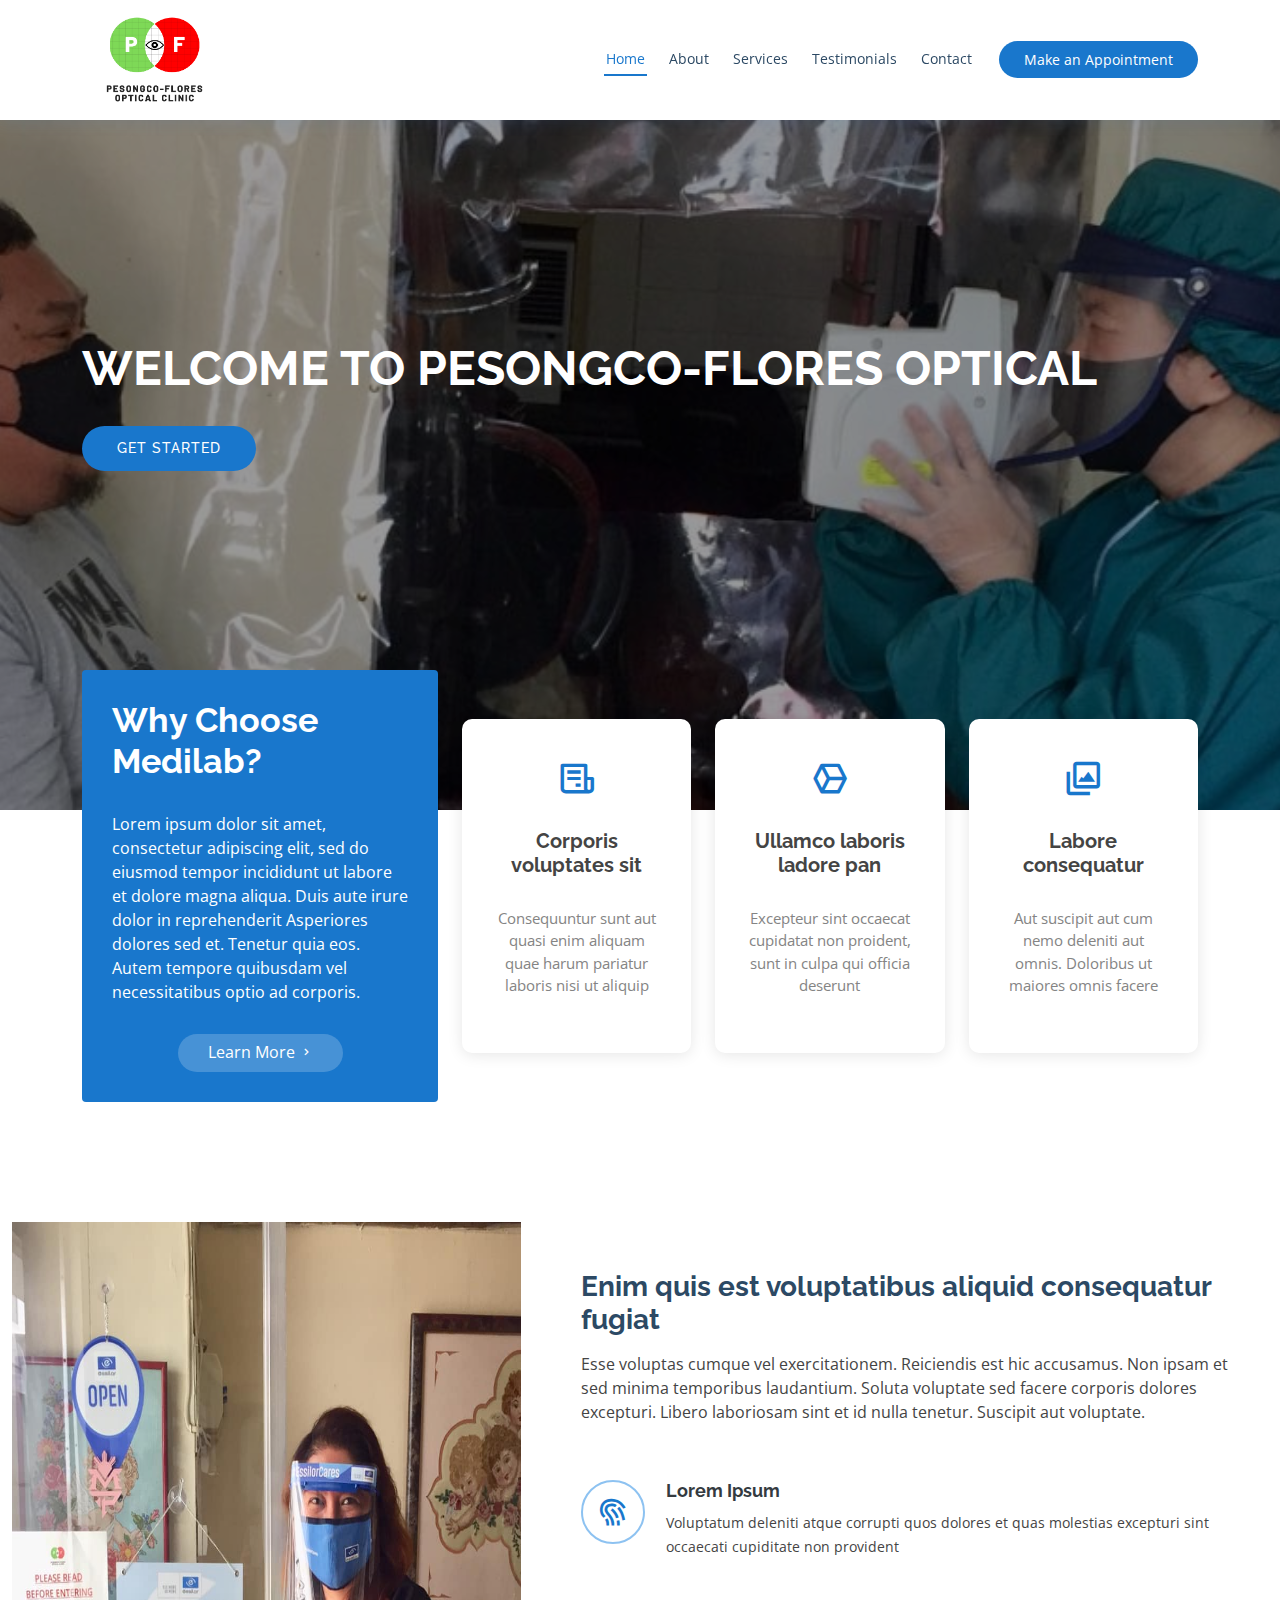
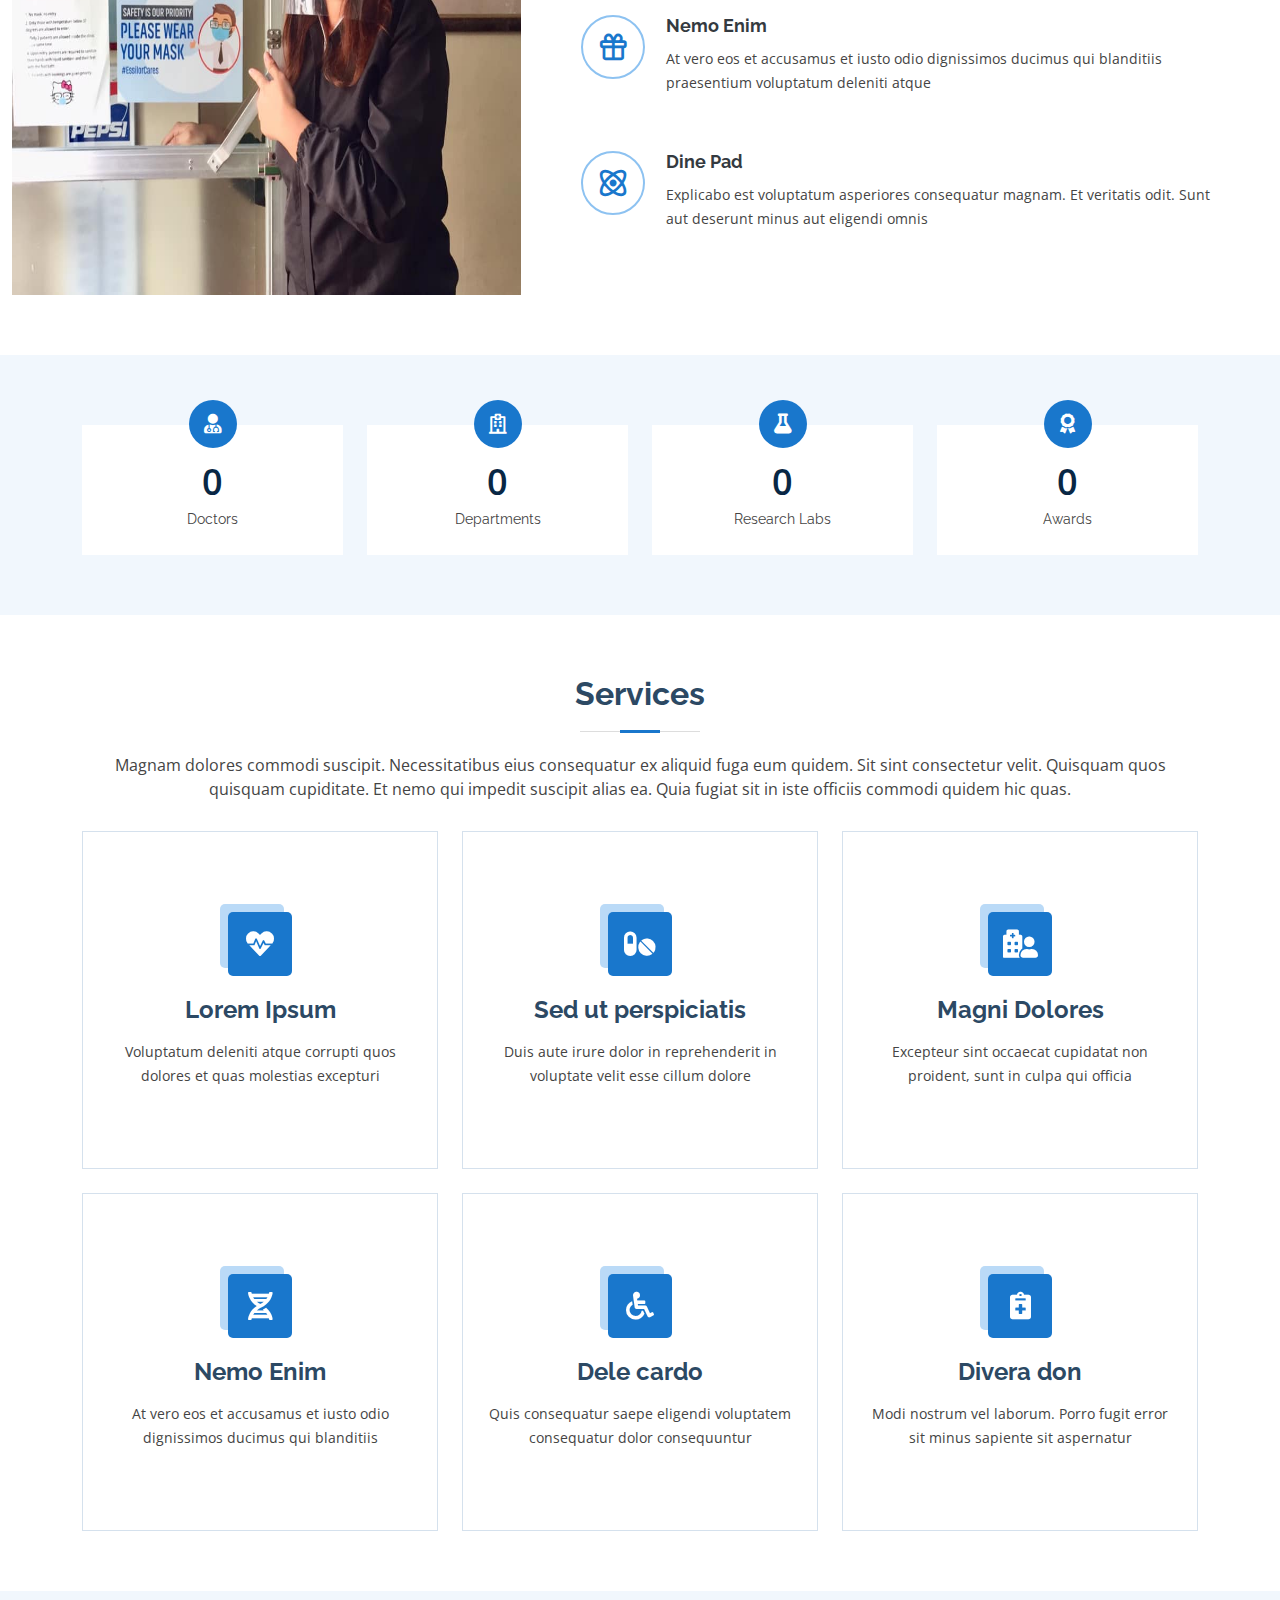
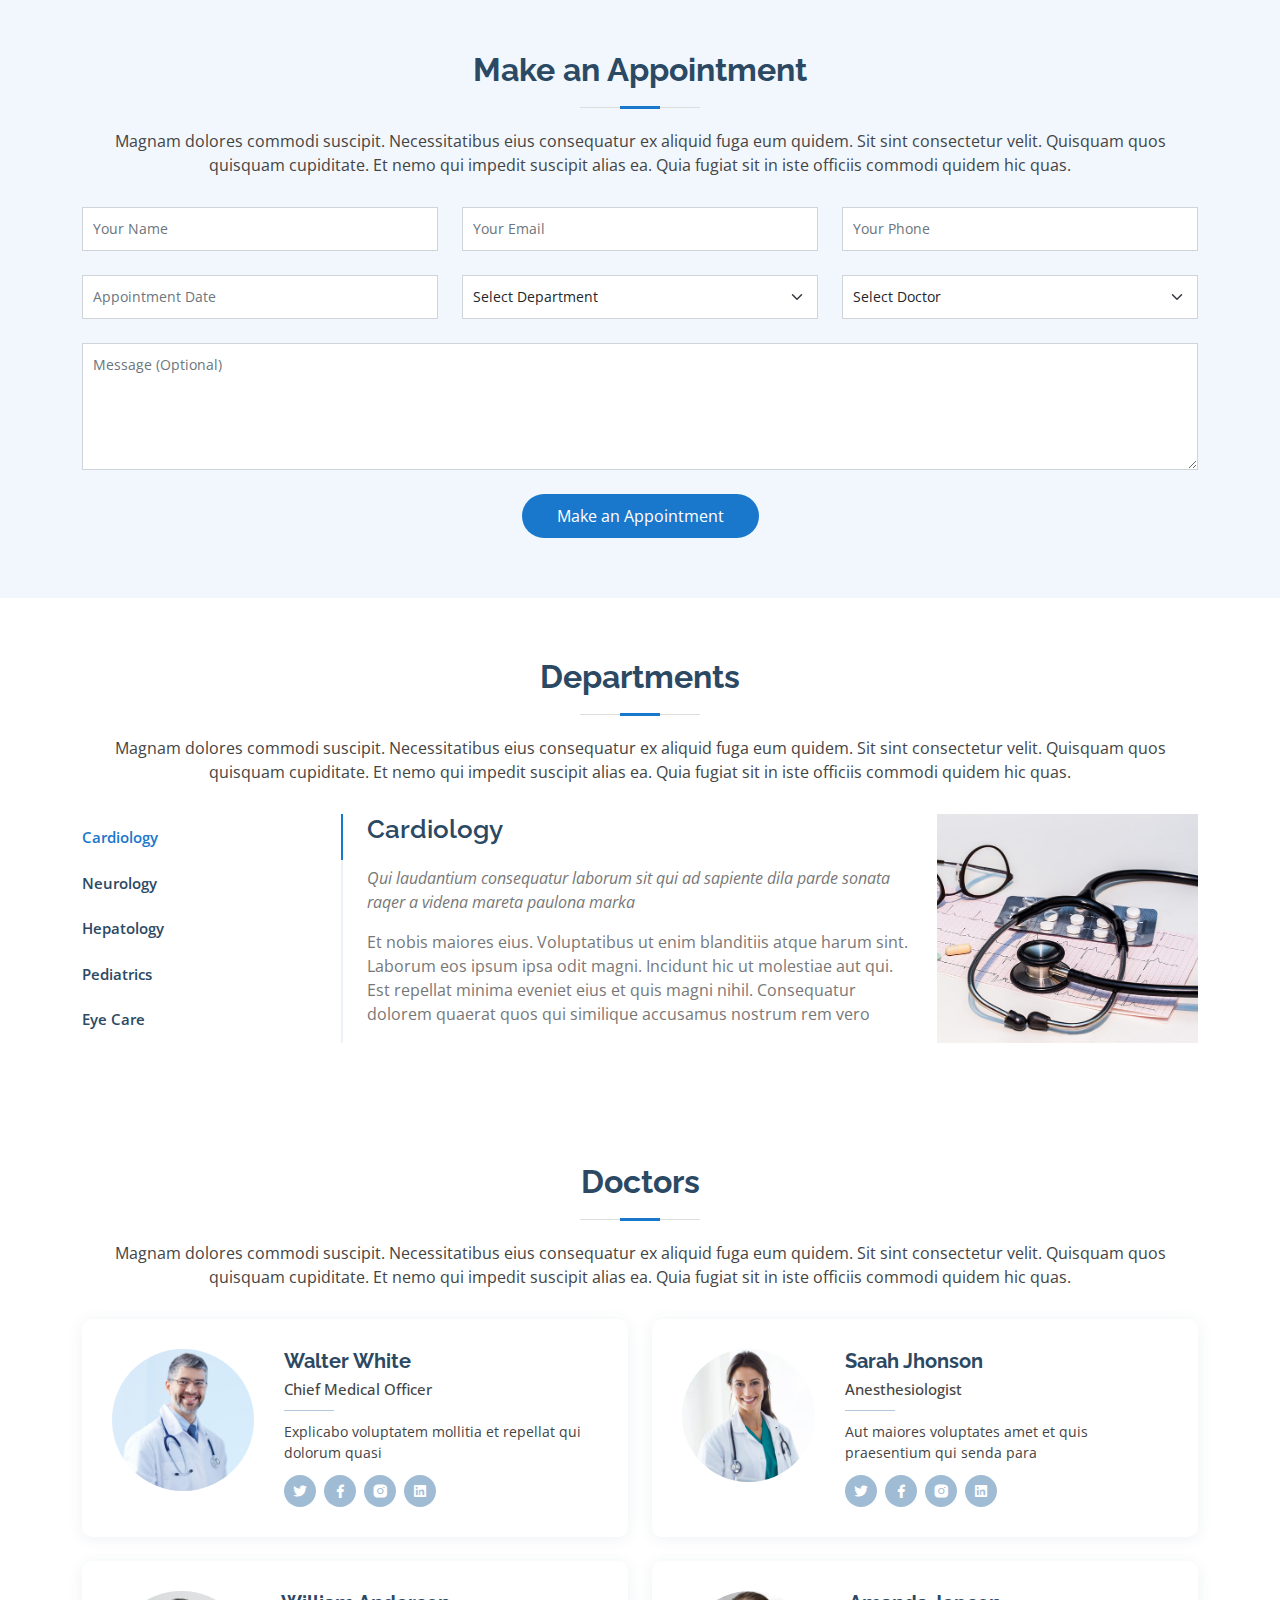
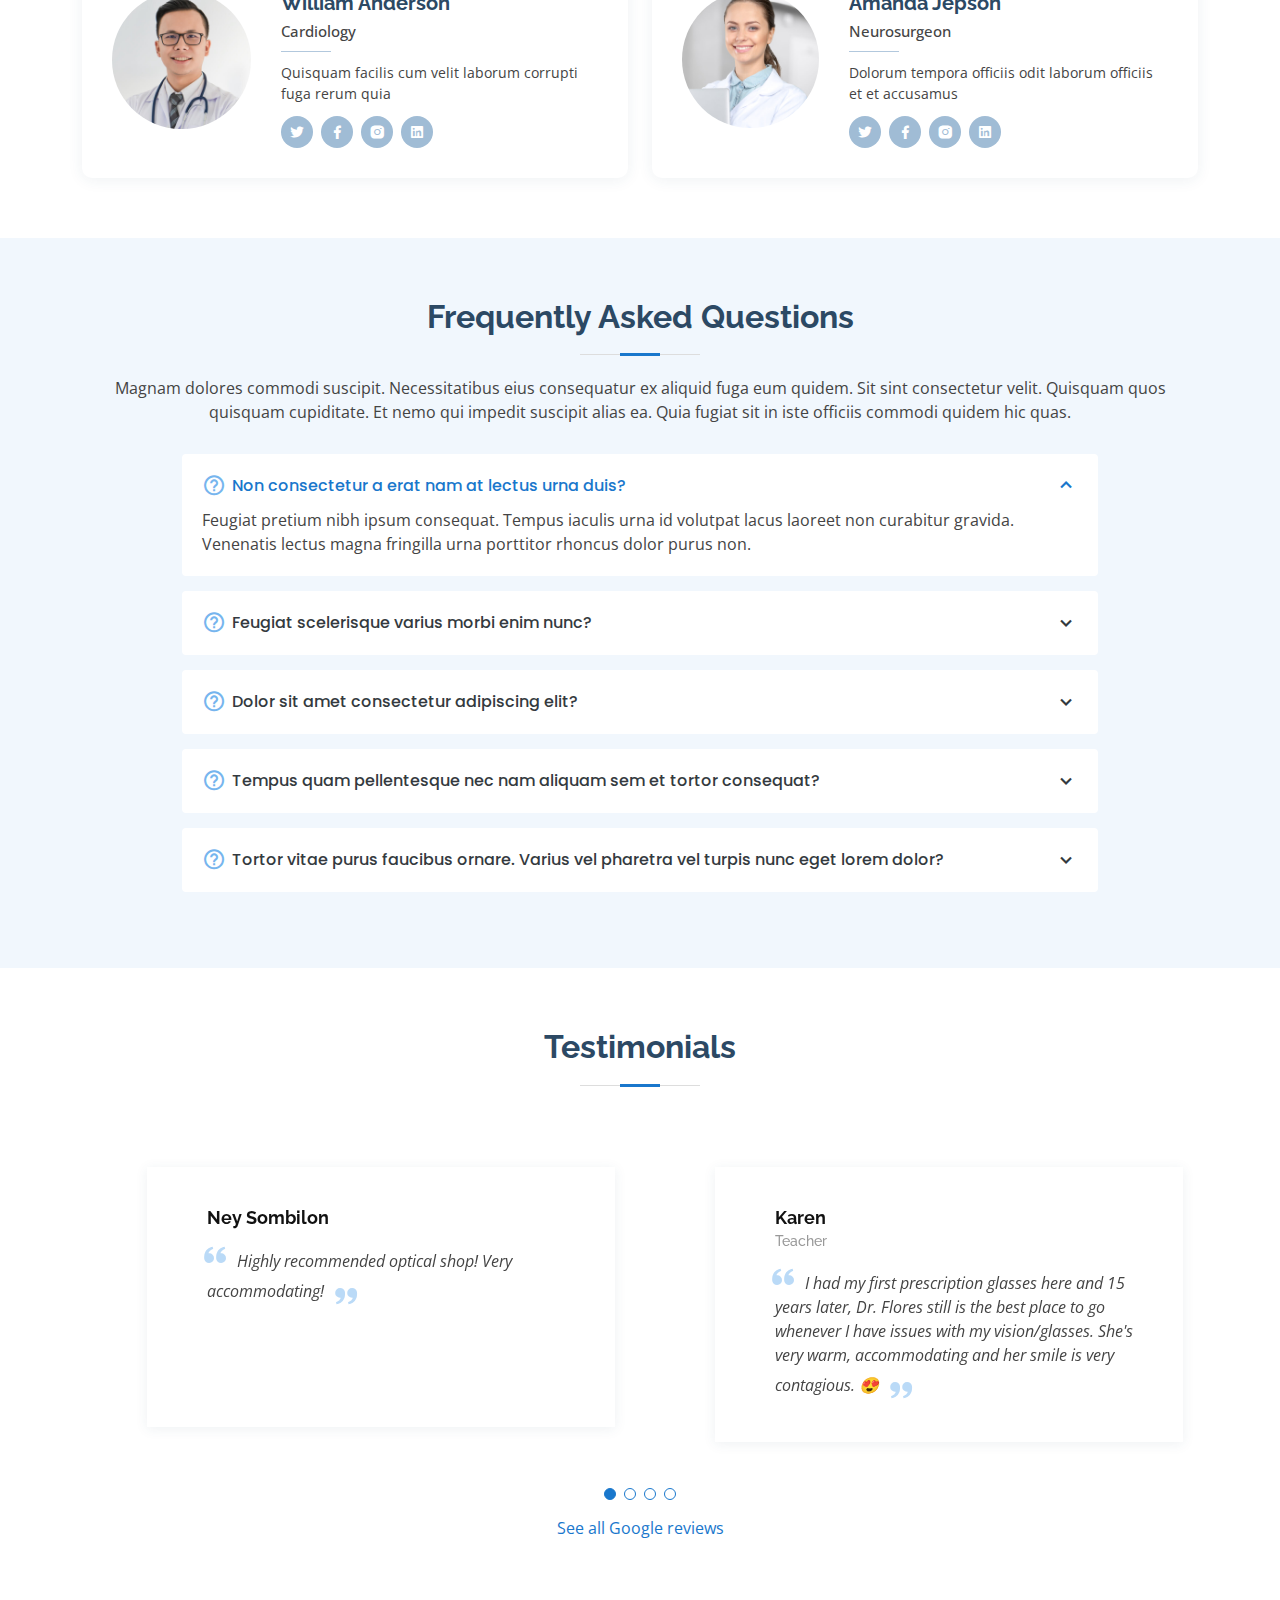
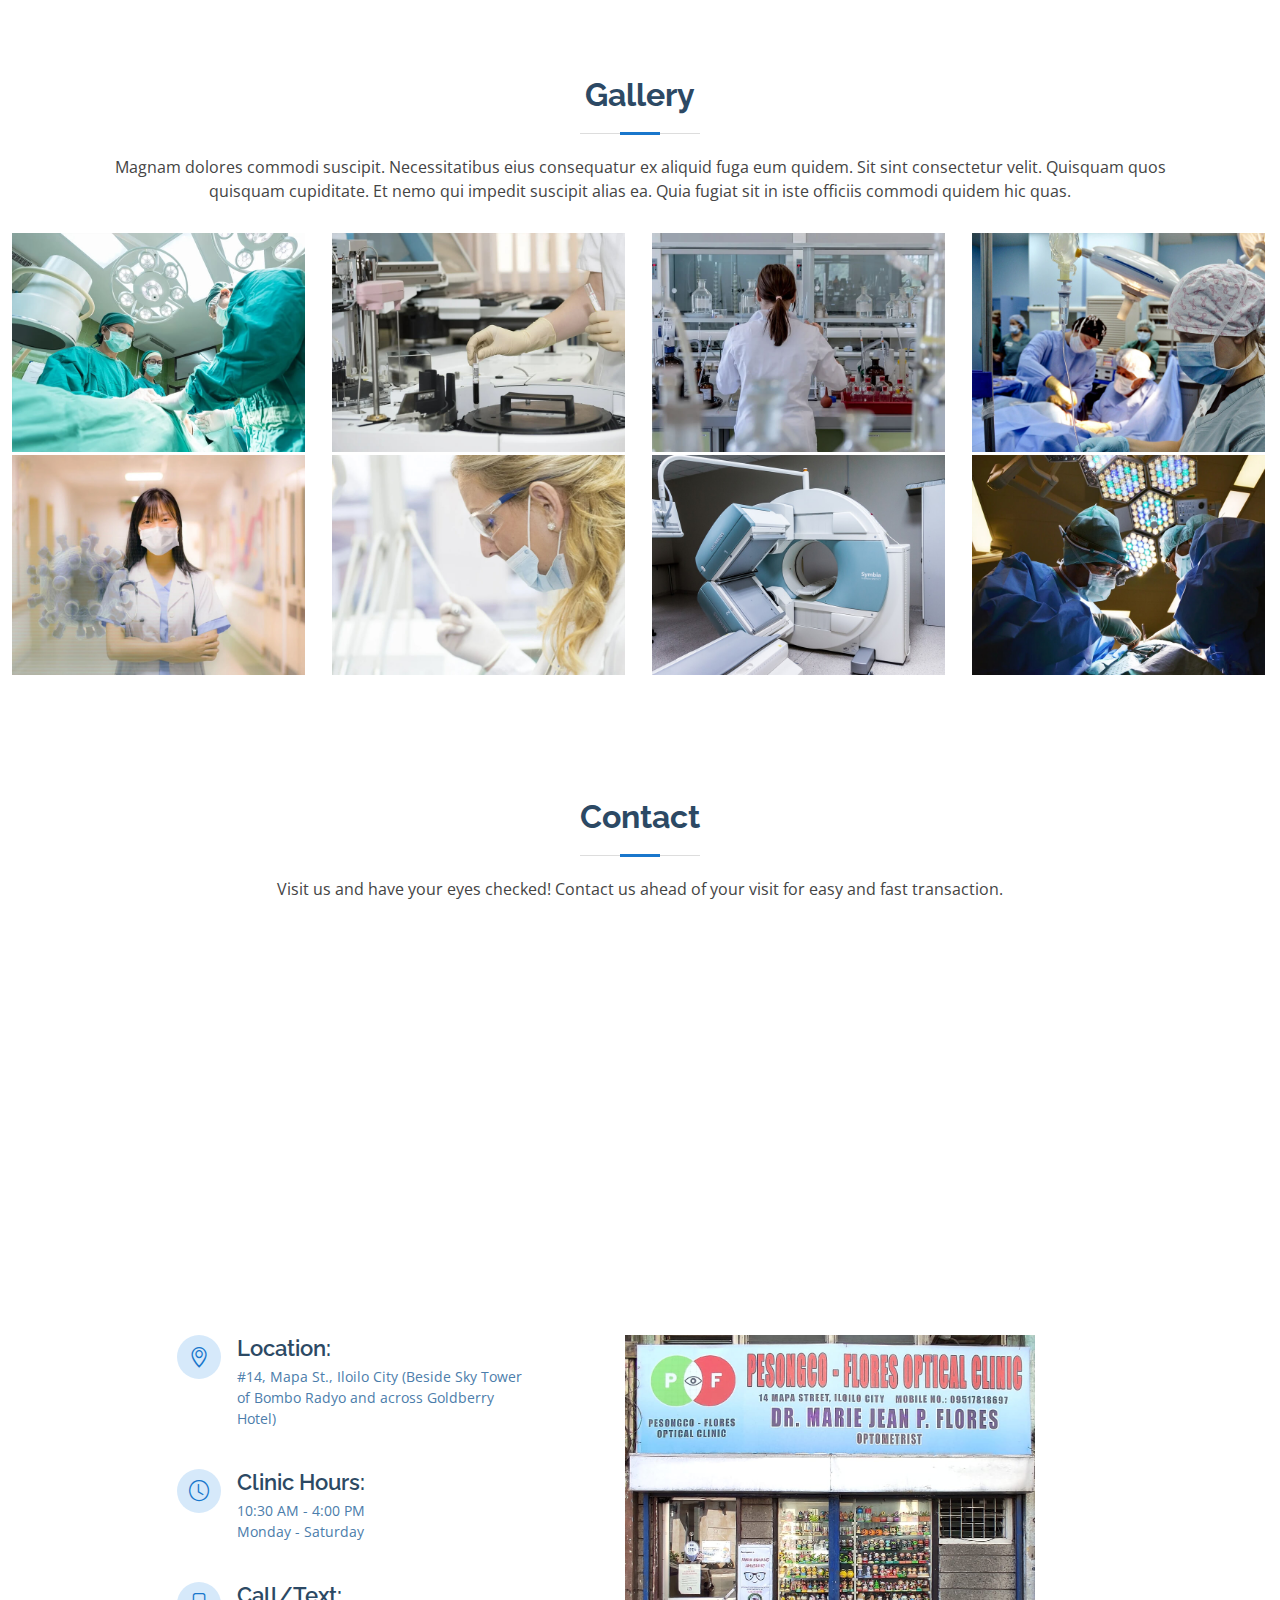
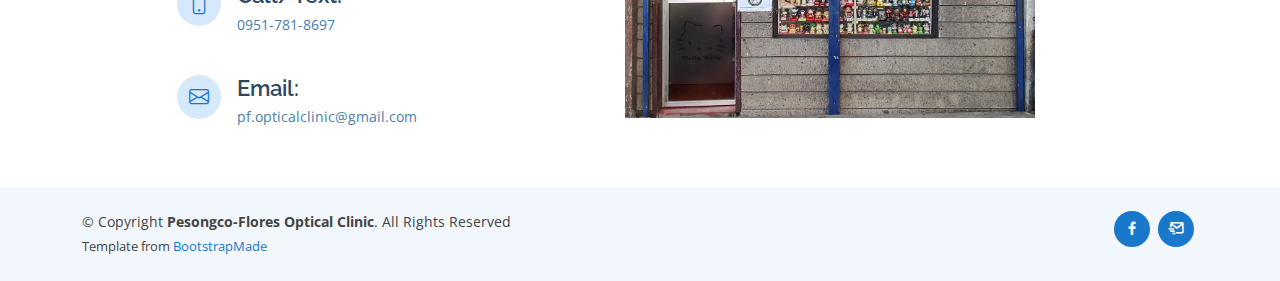
==== commit 6546f9e8: "Eric: Updated image banner and added doctor image" ====
--- a/index.html
+++ b/index.html
@@ -6,7 +6,7 @@
   <meta content="width=device-width, initial-scale=1.0" name="viewport">
 
   <title>Pesongco-Flores Optical Clinic</title>
-  <meta content="" name="description">
+  <meta content="Pesongco-Flores Optical Clinic located at Iloilo City, Philippines" name="description">
   <meta content="Optical, Optical Clinic, Optometrist" name="keywords">
 
   <!-- Favicons -->
@@ -149,10 +149,12 @@
       <div class="container-fluid">
 
         <div class="row">
-          <div class="col-xl-5 col-lg-6 video-box d-flex justify-content-center align-items-stretch position-relative">
+          <!-- <div class="col-xl-5 col-lg-6 video-box d-flex justify-content-center align-items-stretch position-relative">
             <a href="https://www.youtube.com/watch?v=jDDaplaOz7Q" class="glightbox play-btn mb-4"></a>
-          </div>
-
+          </div> -->
+          <div class="col-xl-5 col-lg-6 d-flex justify-content-center align-items-stretch position-relative">
+            <img class="img-fluid" src="assets/img/dr-flores.jpg"/>
+          </div>
           <div class="col-xl-7 col-lg-6 icon-boxes d-flex flex-column align-items-stretch justify-content-center py-5 px-lg-5">
             <h3>Enim quis est voluptatibus aliquid consequatur fugiat</h3>
             <p>Esse voluptas cumque vel exercitationem. Reiciendis est hic accusamus. Non ipsam et sed minima temporibus laudantium. Soluta voluptate sed facere corporis dolores excepturi. Libero laboriosam sint et id nulla tenetur. Suscipit aut voluptate.</p>
@@ -847,7 +849,7 @@
 
   <!-- ======= Footer ======= -->
   <footer id="footer">
-
+<!-- 
     <div class="footer-top">
       <div class="container">
         <div class="row">
@@ -895,7 +897,7 @@
 
         </div>
       </div>
-    </div>
+    </div> -->
 
     <div class="container d-md-flex py-4">
 
@@ -912,11 +914,8 @@
         </div>
       </div>
       <div class="social-links text-center text-md-right pt-3 pt-md-0">
-        <a href="#" class="twitter"><i class="bx bxl-twitter"></i></a>
-        <a href="#" class="facebook"><i class="bx bxl-facebook"></i></a>
-        <a href="#" class="instagram"><i class="bx bxl-instagram"></i></a>
-        <a href="#" class="google-plus"><i class="bx bxl-skype"></i></a>
-        <a href="#" class="linkedin"><i class="bx bxl-linkedin"></i></a>
+        <a href="https://www.facebook.com/pfoptical" class="facebook"><i class="bx bxl-facebook"></i></a>
+        <a href="mailto:pf.opticalclinic@gmail.com" class="email"><i class="bx bx-mail-send"></i></a>
       </div>
     </div>
   </footer><!-- End Footer -->
--- a/assets/css/style.css
+++ b/assets/css/style.css
@@ -450,8 +450,9 @@
 #hero {
   width: 100%;
   height: 90vh;
-  background: url("../img/hero-bg.jpg") top center;
+  background: rgba(0,0,0,0.4)  url("../img/welcome-banner.jpg") top center;
   background-size: cover;
+  background-blend-mode: multiply;
   margin-bottom: -200px;
 }
 
@@ -465,7 +466,7 @@
   font-weight: 700;
   line-height: 56px;
   text-transform: uppercase;
-  color: #2c4964;
+  color: #fff;
 }
 
 #hero h2 {
